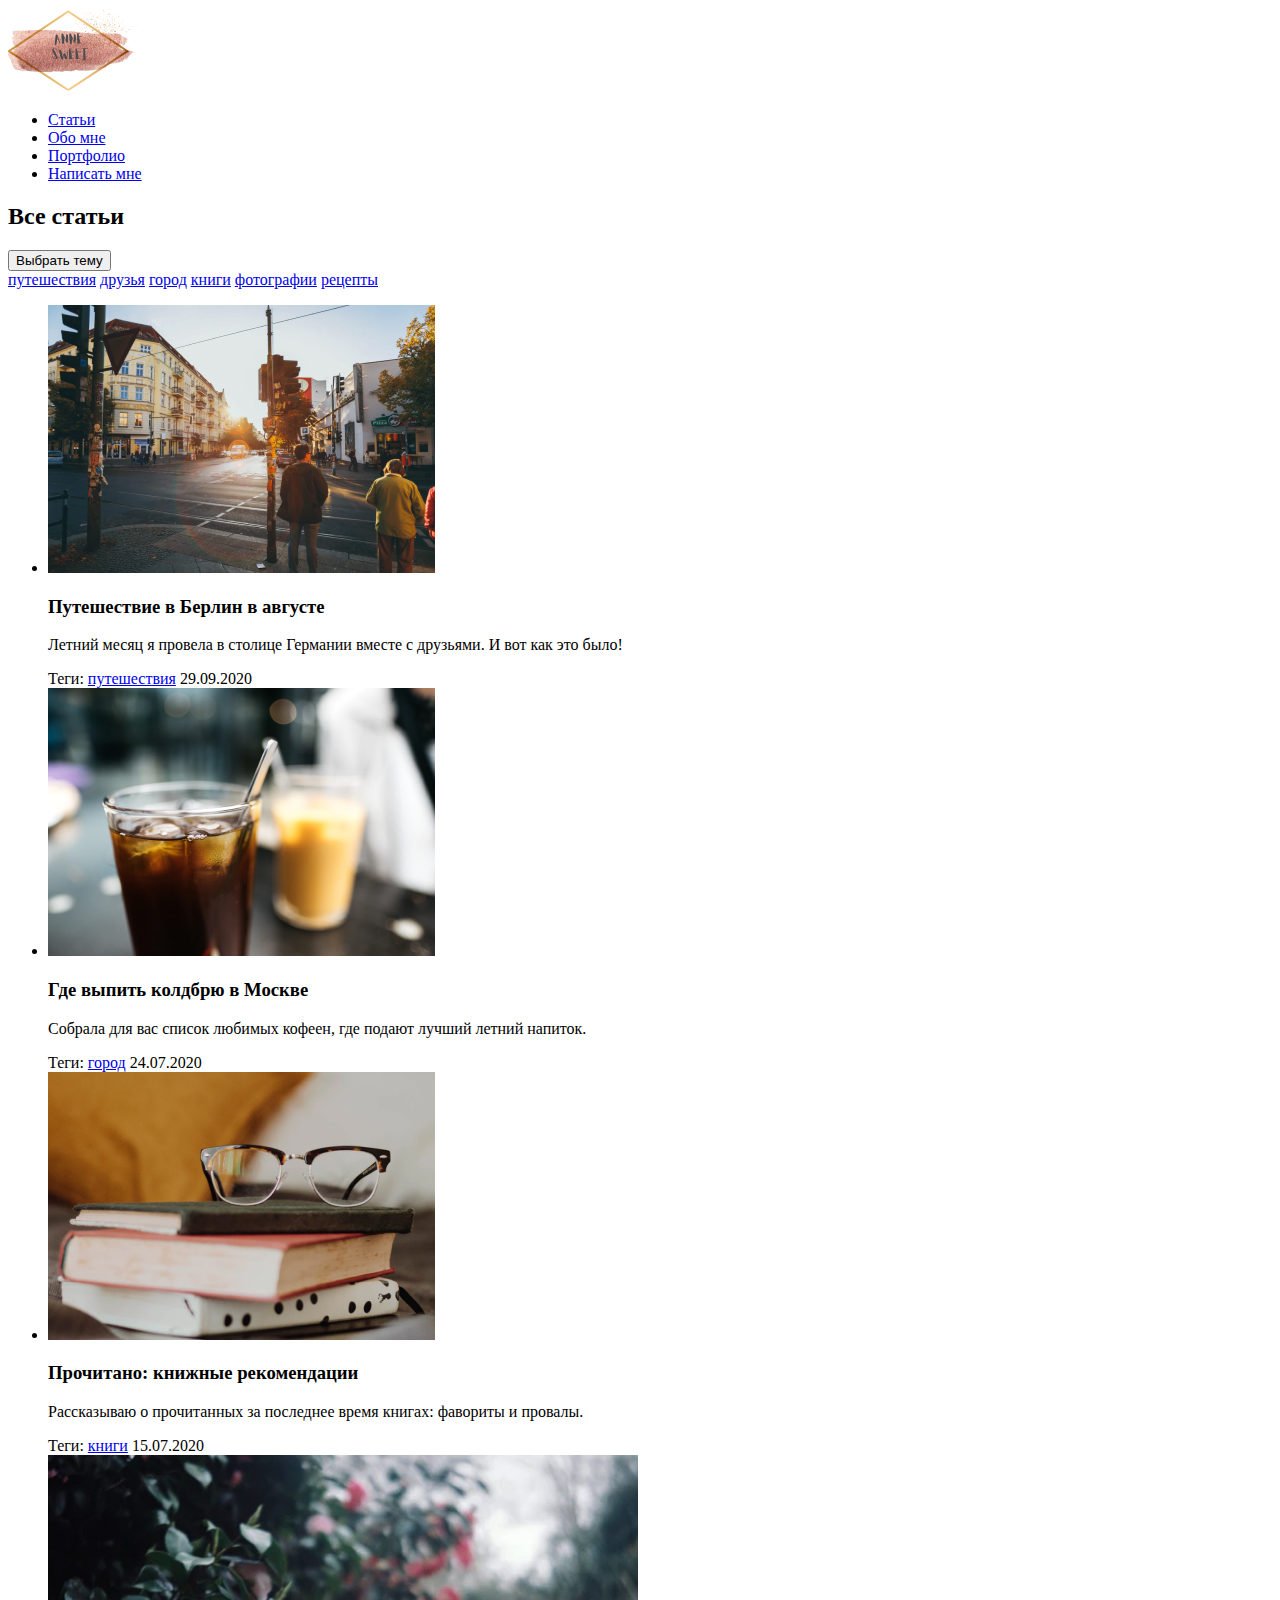
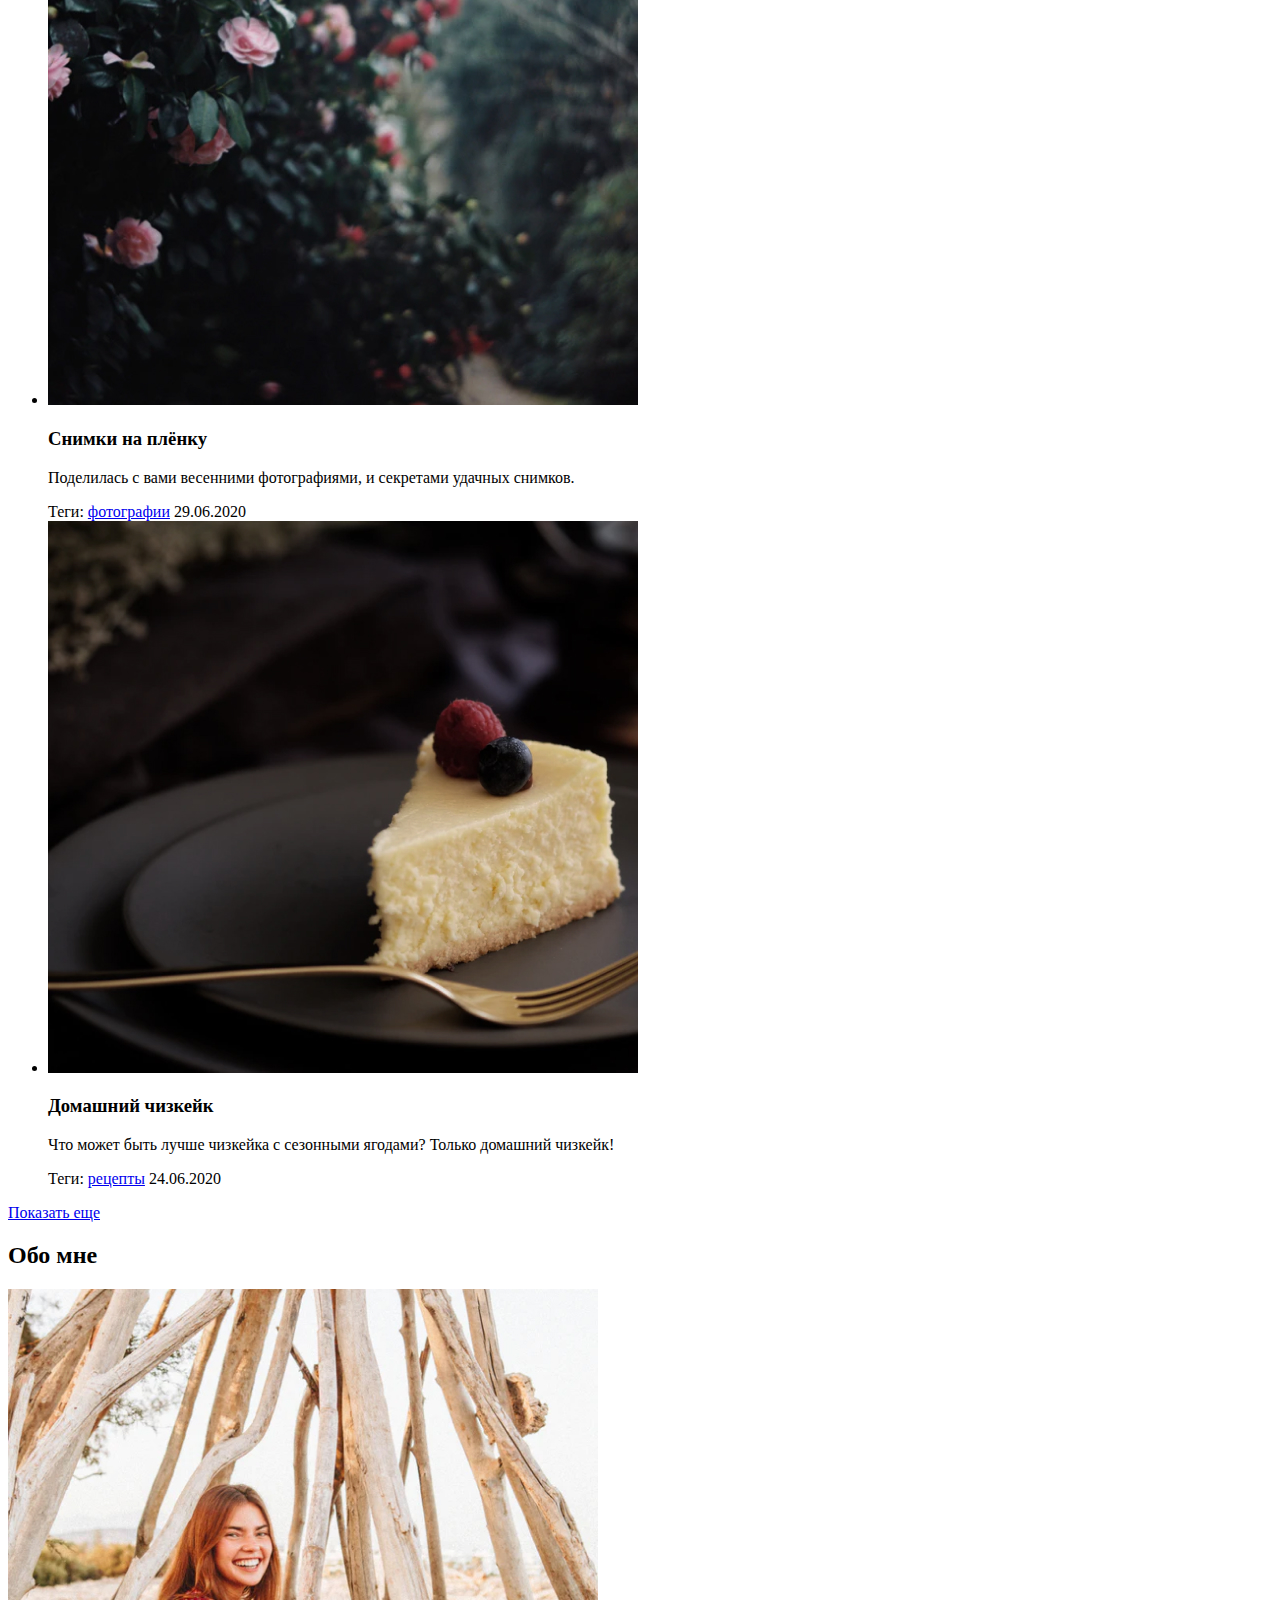
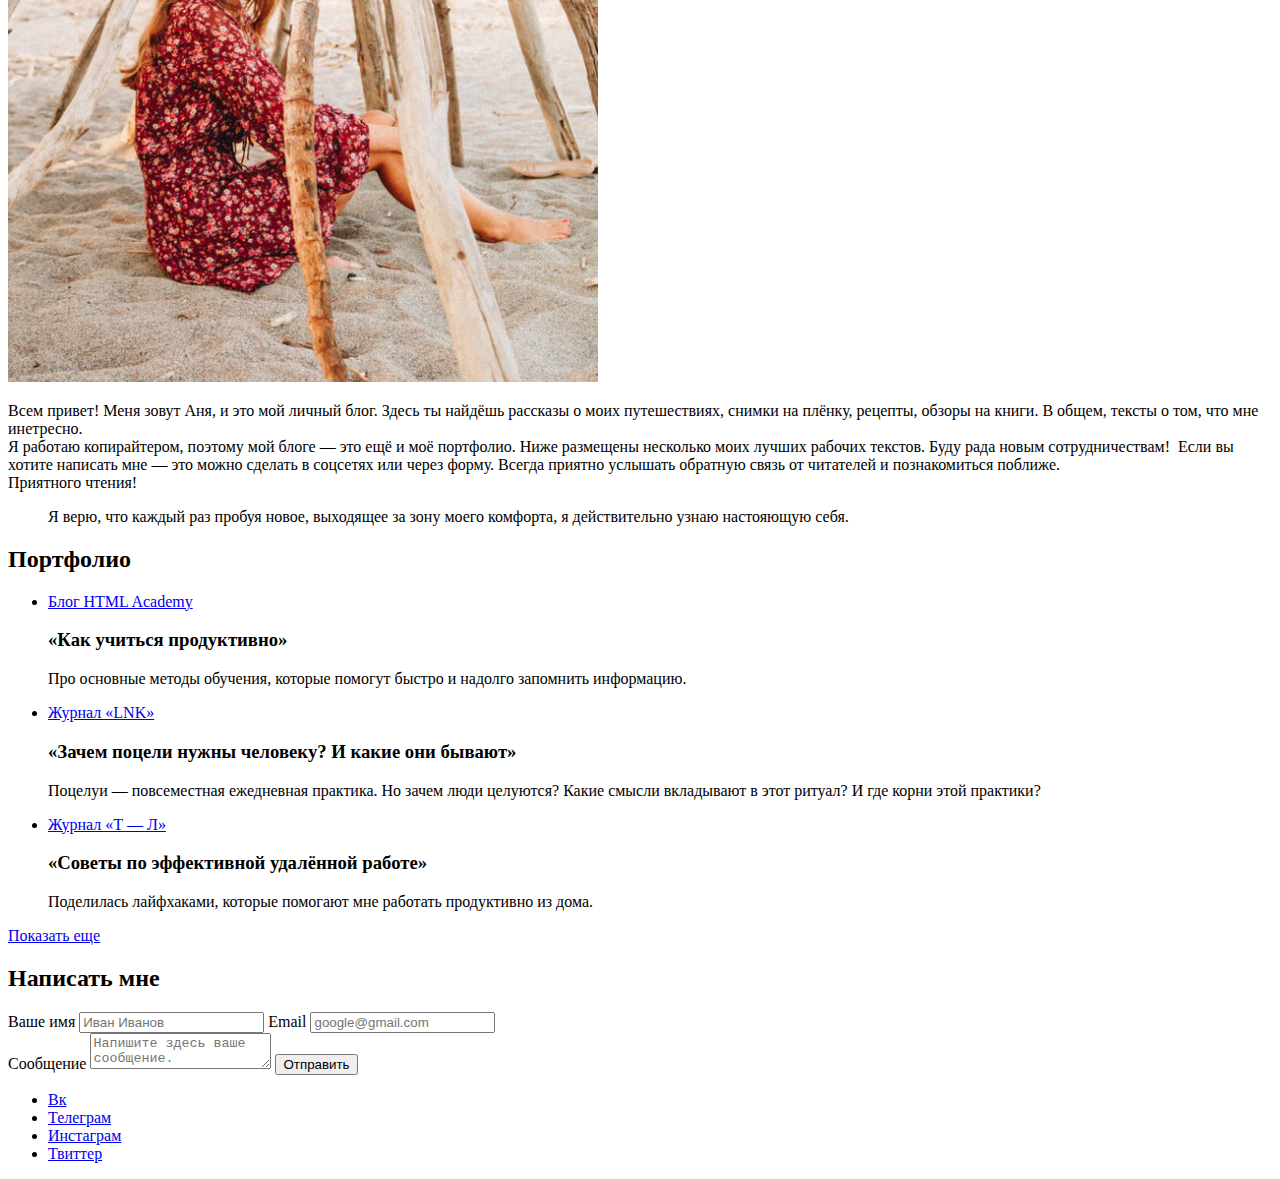
==== index.html @ 85f50328 "Добавил статью как себя мотивировать" ====
<!DOCTYPE html>
<html lang="ru">

<head>
    <meta charset="UTF-8">
    <meta name="viewport" content="width=device-width, initial-scale=1.0">
    <title>ANNE SWEET</title>
</head>

<body>
    <header class="main-header">
        <a href="#">
            <img src="img/logo.svg" class="logo" alt="logo">
        </a>
        <nav class="menu">
            <ul class="menu-list">
                <li class="menu-item">
                    <a href="#all-articles">Статьи</a>
                </li>
                <li class="menu-item">
                    <a href="#about">Обо мне</a>
                </li>
                <li class="menu-item">
                    <a href="#portfolio">Портфолио</a>
                </li>
                <li class="menu-item">
                    <a href="#write-me">Написать мне</a>
                </li>
            </ul>
        </nav>
    </header>
    <main>
        <section id="all-articles" class="all-articles">
            <div class="container">
                <div class="all-articles-headers">
                    <h2>Все статьи</h2>
                    <div class="dropdown">
                        <button class="dropbtn">Выбрать тему
                            <i class="fa fa-caret-down"></i>
                        </button>
                        <div class="dropdown-content">
                            <a href="#travels">путешествия</a>
                            <a href="#frends">друзья</a>
                            <a href="#city">город</a>
                            <a href="#books">книги</a>
                            <a href="#photos">фотографии</a>
                            <a href="#recipes">рецепты</a>
                        </div>
                    </div>
                </div>
                <ul class="article-list">
                    <li class="article-item">
                        <article>
                            <img src="img/article-1.jpg" alt="Путешествие в Берлине в августе">
                            <h3>Путешествие в Берлин в августе</h3>
                            <p>Летний месяц я провела в столице Германии вместе с друзьями. И вот как это было!</p>
                            <div class="article-item-wpapper">
                                <span>Теги: <a href="#travels">путешествия</a></span>
                                <time datetime="2020-09-29">29.09.2020</time>
                            </div>
                        </article>
                    </li>
                    <li class="article-item">
                        <article>
                            <img src="img/article-2.jpg" alt="Где выпить колдбрю в Москве">
                            <h3>Где выпить колдбрю в Москве</h3>
                            <p>Собрала для вас список любимых кофеен,
                                где подают лучший летний напиток.</p>
                            <div class="article-item-wpapper">
                                <span>Теги: <a href="#city">город</a></span>
                                <time datetime="2020-07-24">24.07.2020</time>
                            </div>
                        </article>
                    </li>
                    <li class="article-item">
                        <article>
                            <img src="img/article-3.jpg" alt="Прочитано: книжные рекомендации">
                            <h3>Прочитано: книжные рекомендации</h3>
                            <p>Рассказываю о прочитанных за последнее время книгах: фавориты и провалы.</p>
                            <div class="article-item-wpapper">
                                <span>Теги: <a href="#books">книги</a></span>
                                <time datetime="2020-07-15">15.07.2020</time>
                            </div>
                        </article>
                    </li>
                    <li class="article-item">
                        <article>
                            <img src="img/article-4.jpg" alt="Снимки на плёнку">
                            <h3>Снимки на плёнку</h3>
                            <p>Поделилась с вами весенними фотографиями,
                                и секретами удачных снимков.</p>
                            <div class="article-item-wpapper">
                                <span>Теги: <a href="#photos">фотографии</a></span>
                                <time datetime="2020-06-29">29.06.2020</time>
                            </div>
                        </article>
                    </li>
                    <li class="article-item">
                        <article>
                            <img src="img/article-5.jpg" alt="Домашний чизкейк ">
                            <h3>Домашний чизкейк </h3>
                            <p>Что может быть лучше чизкейка с сезонными
                                ягодами? Только домашний чизкейк!</p>
                            <div class="article-item-wpapper">
                                <span>Теги: <a href="#recipes">рецепты</a></span>
                                <time datetime="2020-06-24">24.06.2020</time>
                            </div>
                        </article>
                    </li>
                </ul>
                <a href="#" class="show-more">Показать еще</a>
            </div>
        </section>
        <section id="about" class="about">
            <div class="container">
                <h2>Обо мне</h2>
                <div class="about-wripper">
                    <div class="about-image">
                        <img src="img/about.jpg" alt="фотография автора">
                    </div>
                    <div class="about-description">
                        <p>Всем привет! Меня зовут Аня, и это мой личный блог.
                            Здесь ты найдёшь рассказы о моих путешествиях, снимки
                            на плёнку, рецепты, обзоры на книги. В общем, тексты о том,
                            что мне инетресно.
                            <br>
                            Я работаю копирайтером, поэтому мой блоге — это ещё и моё
                            портфолио. Ниже размещены несколько моих лучших
                            рабочих текстов. Буду рада новым сотрудничествам!  Если вы хотите написать мне — это можно сделать в соцсетях
                            или через форму. Всегда приятно услышать обратную связь
                            от читателей и познакомиться поближе.
                            <br>
                            Приятного чтения!
                        </p>
                        <blockquote>
                            Я верю, что каждый раз пробуя новое,
                            выходящее за зону моего комфорта,
                            я действительно узнаю настояющую
                            себя.
                        </blockquote>
                    </div>
                </div>
            </div>
        </section>
        <section id="portfolio" class="portfolio">
            <div class="container">
                <h2>Портфолио</h2>
                <ul class="portfolio-list">
                    <li class="portfolio-item">
                        <a href="#">Блог HTML Academy</a>
                        <h3>«Как учиться продуктивно»</h3>
                        <p>Про основные методы обучения,
                            которые помогут быстро и надолго
                            запомнить информацию.</p>
                    </li>
                    <li class="portfolio-item">
                        <a href="#">Журнал «LNK»</a>
                        <h3>«Зачем поцели нужны человеку?
                            И какие они бывают»</h3>
                        <p>Поцелуи — повсеместная ежедневная
                            практика. Но зачем люди целуются?
                            Какие смысли вкладывают в этот ритуал?
                            И где корни этой практики?</p>
                    </li>
                    <li class="portfolio-item">
                        <a href="#">Журнал «Т — Л»</a>
                        <h3>«Советы по эффективной
                            удалённой работе»</h3>
                        <p>Поделилась лайфхаками, которые помогают
                            мне работать продуктивно из дома. </p>
                    </li>
                </ul>
                <a href="#" class="show-more">Показать еще</a>
            </div>
        </section>
        <section id="write-me" class="write-me">
            <h2>Написать мне</h2>
            <form action="action_page.php">
            	<div class="form-wripper">
                <label for="name">Ваше имя</label>
                <input type="text" id="name" name="firstname" placeholder="Иван Иванов">
                <label for="email">Email</label>
                <input type="text" id="email" name="email" placeholder="google@gmail.com">
                </div>
                <label for="message">Сообщение</label>
                <textarea id="message" name="message" placeholder="Напишите здесь ваше сообщение."></textarea>
                <input class="submit" type="submit" value="Отправить">
            </form>
        </section>
    </main>
    <footer class="main-footer">
    	<ul class="social-list">
    		<li class="social-item">
    			<a href="#">Вк</a>
    		</li>
    		<li class="social-item">
    			<a href="#">Телеграм</a>
    		</li>
    		<li class="social-item">
    			<a href="#">Инстаграм</a>
    		</li>
    		<li class="social-item">
    			<a href="#">Твиттер</a>
    		</li>
    	</ul>
    </footer>
     
</body>

</html>
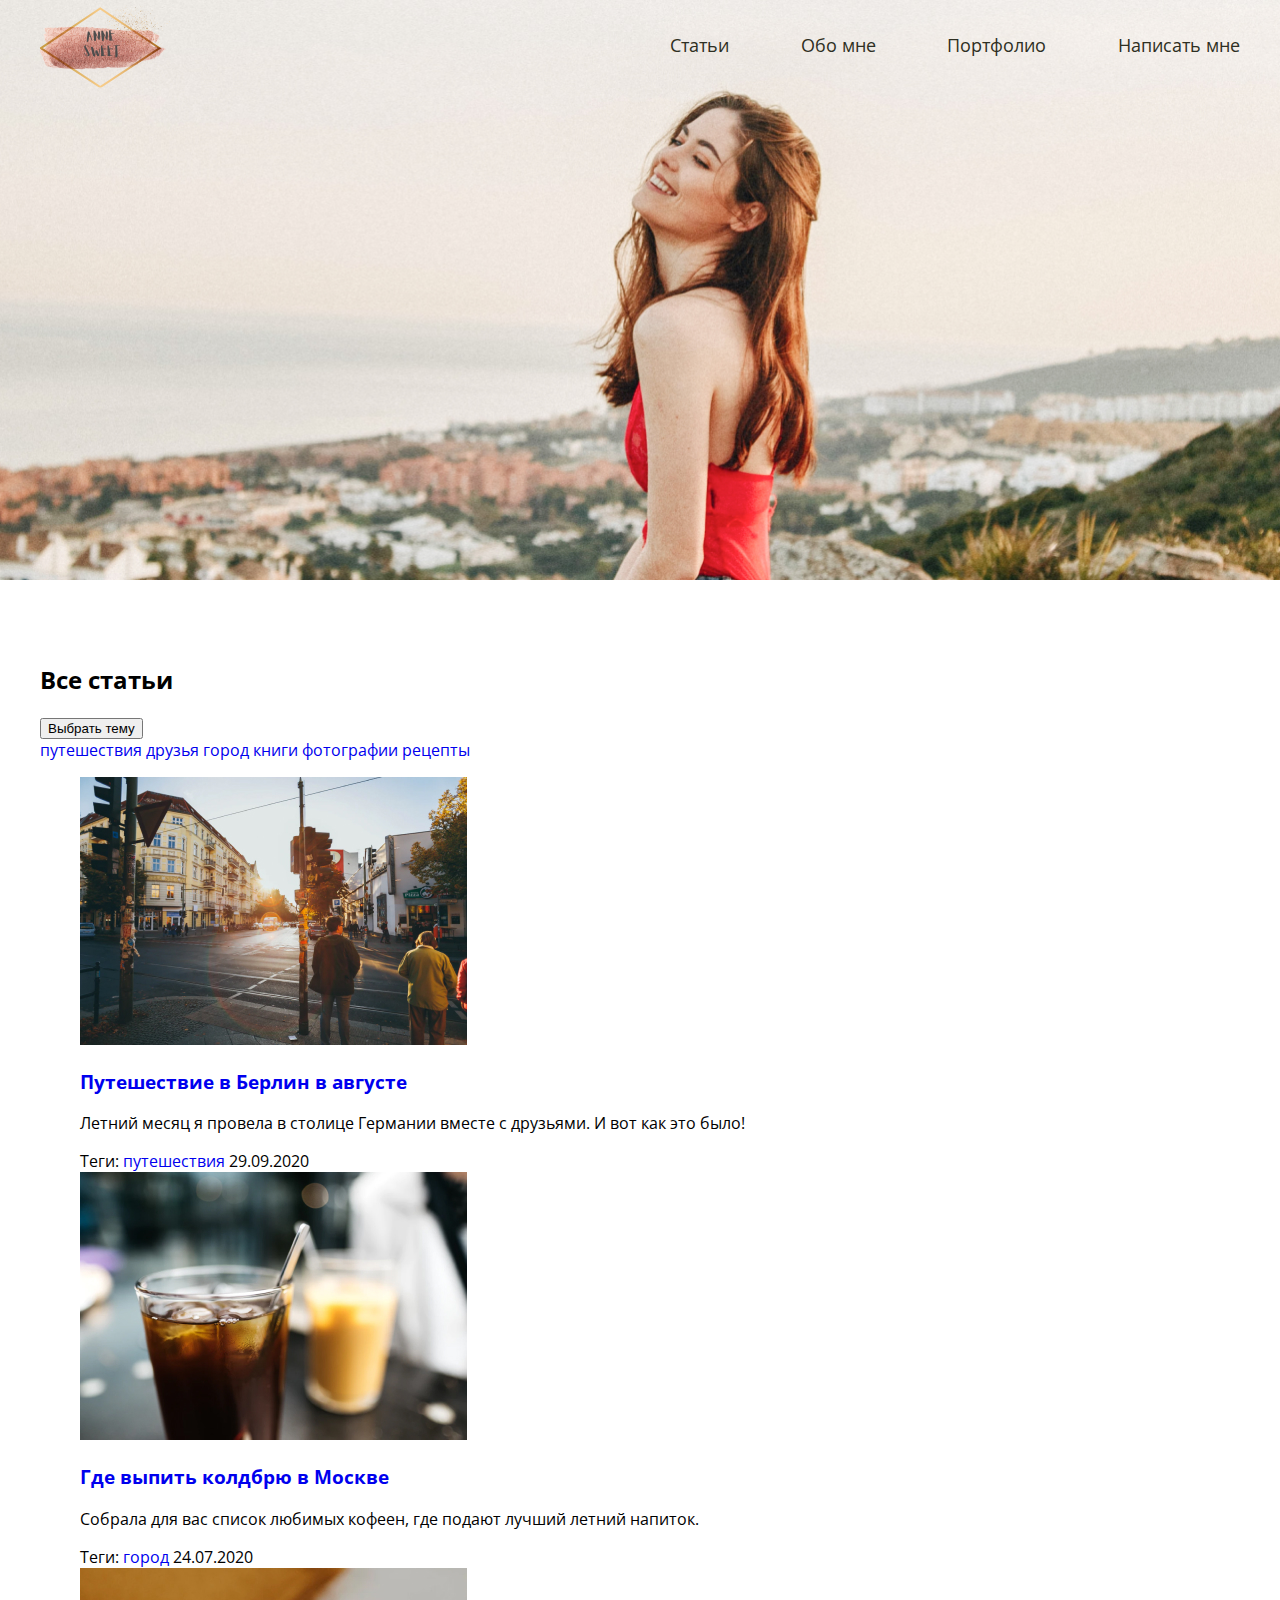
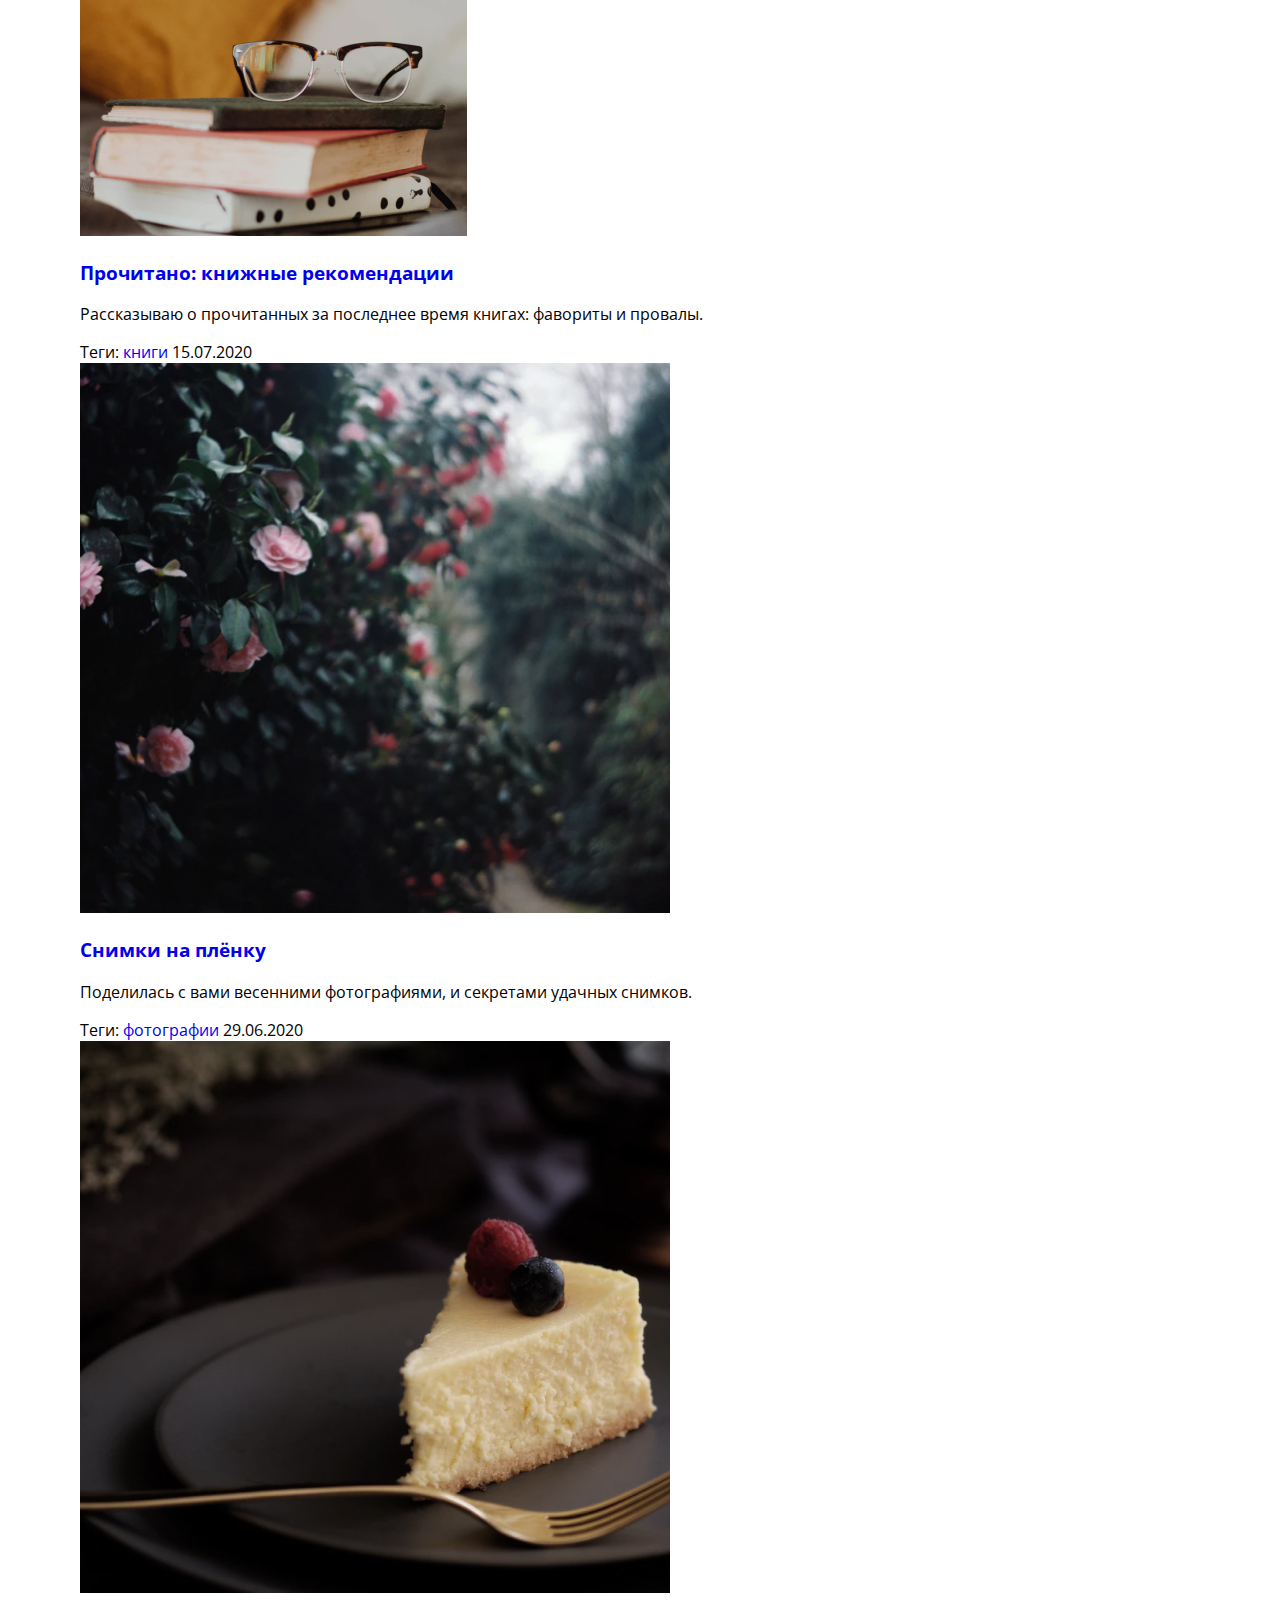
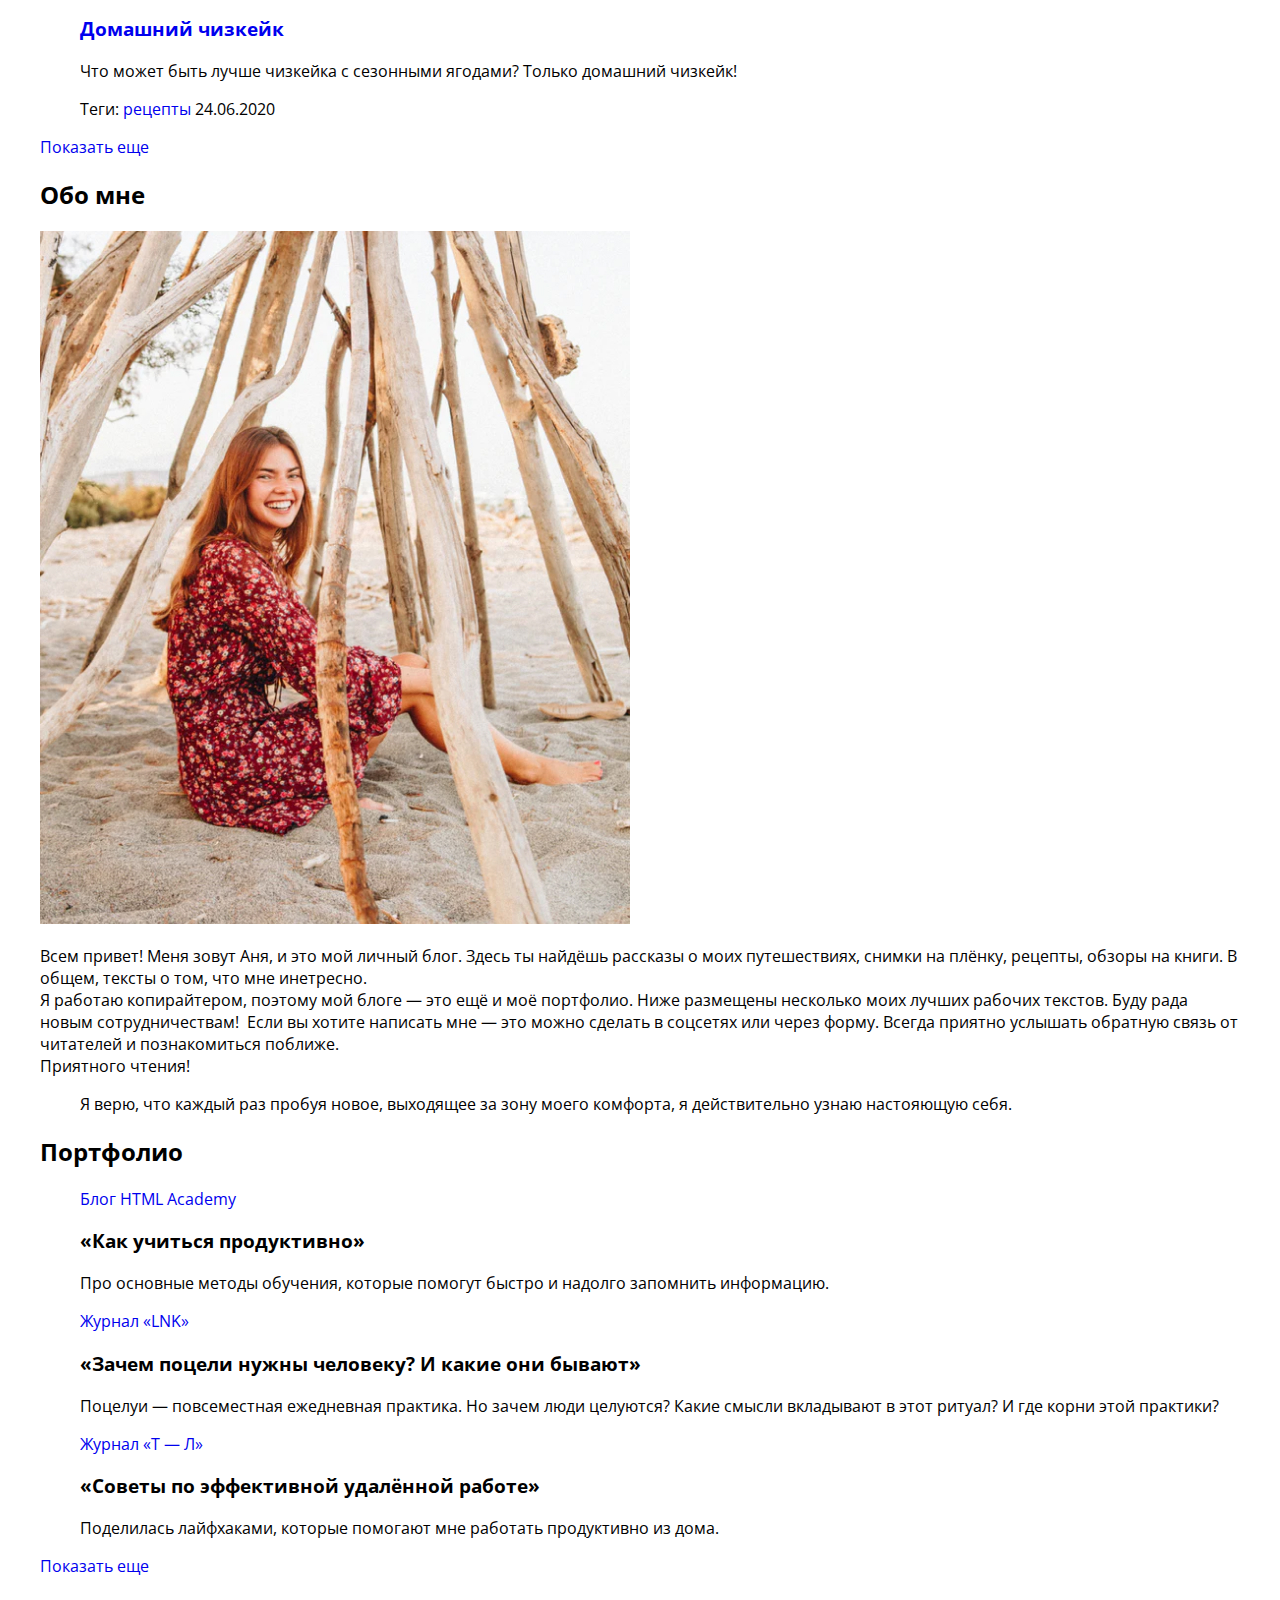
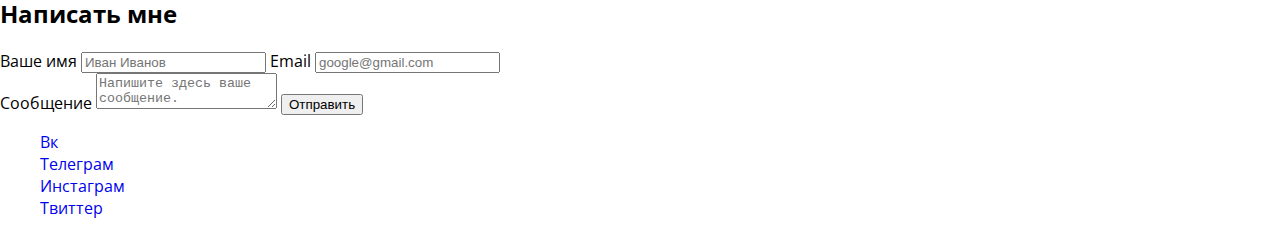
==== commit aafbb3da: "добавил стили в хидер" ====
--- a/index.html
+++ b/index.html
@@ -4,11 +4,15 @@
 <head>
     <meta charset="UTF-8">
     <meta name="viewport" content="width=device-width, initial-scale=1.0">
+    <link href="https://fonts.googleapis.com/css2?family=Open+Sans:ital@0;1&family=Spectral+SC:wght@200;700&display=swap" rel="stylesheet">
+    <link rel="stylesheet" type="text/css" href="style/style.css">
     <title>ANNE SWEET</title>
 </head>
 
 <body>
     <header class="main-header">
+    	<div class="container">
+    	<div class="main-header-wrapper">
         <a href="#">
             <img src="img/logo.svg" class="logo" alt="logo">
         </a>
@@ -28,6 +32,8 @@
                 </li>
             </ul>
         </nav>
+        </div>	
+        </div>
     </header>
     <main>
         <section id="all-articles" class="all-articles">
@@ -52,7 +58,7 @@
                     <li class="article-item">
                         <article>
                             <img src="img/article-1.jpg" alt="Путешествие в Берлине в августе">
-                            <h3>Путешествие в Берлин в августе</h3>
+                            <h3><a href="articles/articles-1.html">Путешествие в Берлин в августе</a></h3>
                             <p>Летний месяц я провела в столице Германии вместе с друзьями. И вот как это было!</p>
                             <div class="article-item-wpapper">
                                 <span>Теги: <a href="#travels">путешествия</a></span>
@@ -63,7 +69,7 @@
                     <li class="article-item">
                         <article>
                             <img src="img/article-2.jpg" alt="Где выпить колдбрю в Москве">
-                            <h3>Где выпить колдбрю в Москве</h3>
+                            <h3><a href="articles/articles-1.html">Где выпить колдбрю в Москве</a></h3>
                             <p>Собрала для вас список любимых кофеен,
                                 где подают лучший летний напиток.</p>
                             <div class="article-item-wpapper">
@@ -75,7 +81,7 @@
                     <li class="article-item">
                         <article>
                             <img src="img/article-3.jpg" alt="Прочитано: книжные рекомендации">
-                            <h3>Прочитано: книжные рекомендации</h3>
+                            <h3><a href="articles/articles-1.html">Прочитано: книжные рекомендации</a></h3>
                             <p>Рассказываю о прочитанных за последнее время книгах: фавориты и провалы.</p>
                             <div class="article-item-wpapper">
                                 <span>Теги: <a href="#books">книги</a></span>
@@ -86,7 +92,7 @@
                     <li class="article-item">
                         <article>
                             <img src="img/article-4.jpg" alt="Снимки на плёнку">
-                            <h3>Снимки на плёнку</h3>
+                            <h3><a href="articles/articles-1.html">Снимки на плёнку</a></h3>
                             <p>Поделилась с вами весенними фотографиями,
                                 и секретами удачных снимков.</p>
                             <div class="article-item-wpapper">
@@ -98,7 +104,7 @@
                     <li class="article-item">
                         <article>
                             <img src="img/article-5.jpg" alt="Домашний чизкейк ">
-                            <h3>Домашний чизкейк </h3>
+                            <h3><a href="articles/articles-1.html">Домашний чизкейк</a></h3>
                             <p>Что может быть лучше чизкейка с сезонными
                                 ягодами? Только домашний чизкейк!</p>
                             <div class="article-item-wpapper">
@@ -206,6 +212,7 @@
     		</li>
     	</ul>
     </footer>
+    <script>document.write('<script src="http://' + (location.host || 'localhost').split(':')[0] + ':35729/livereload.js?snipver=1"></' + 'script>')</script>
      
 </body>
 
--- a/style/style.css
+++ b/style/style.css
@@ -0,0 +1,65 @@
+html {
+    box-sizing: border-box;
+}
+
+*,
+*:before,
+*:after {
+    box-sizing: inherit;
+}
+
+body {
+    font-family: 'Open Sans', sans-serif;
+    /*font-family: 'Spectral SC', serif;*/
+    margin: 0;
+    padding: 0;
+}
+
+li {
+    list-style: none;
+}
+
+a {
+    text-decoration: none;
+}
+
+.container {
+    width: 100%;
+    max-width: 1200px;
+    margin: 0 auto;
+}
+
+/*HEADER*/
+
+.main-header {
+    min-height: 580px;
+    background-image: url("../img/header-bg.jpg");
+    background-size: cover;
+    background-position: center;
+    background-repeat: no-repeat;
+    margin-bottom: 83px;
+}
+
+.main-header-wrapper {
+    display: flex;
+    justify-content: space-between;
+}
+
+.logo {
+    margin-top: 5px;
+}
+
+.menu-list {
+    display: flex;
+    justify-content: space-between;
+    width: 610px;
+    margin-top: 33px;
+}
+
+.menu-item a {
+    font-style: normal;
+    font-weight: normal;
+    font-size: 18px;
+    line-height: 25px;
+    color: #2E2F22;
+}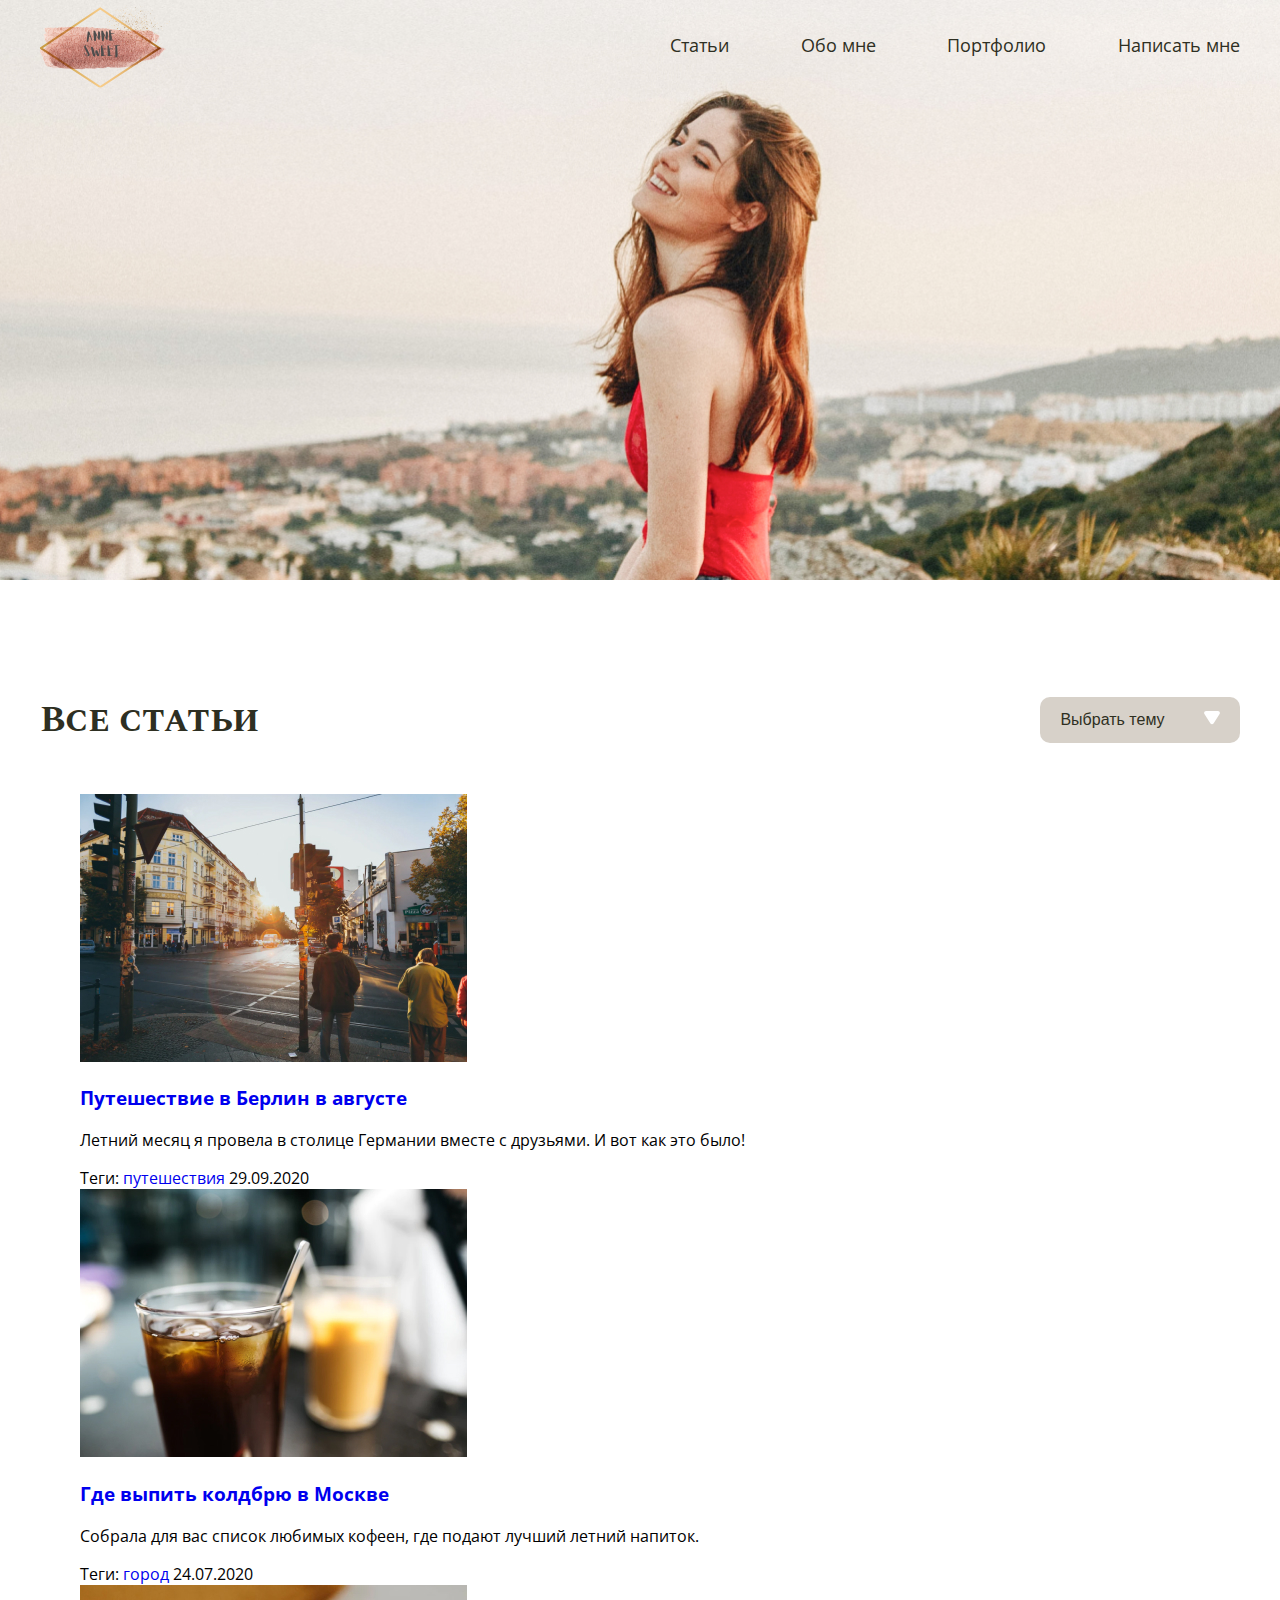
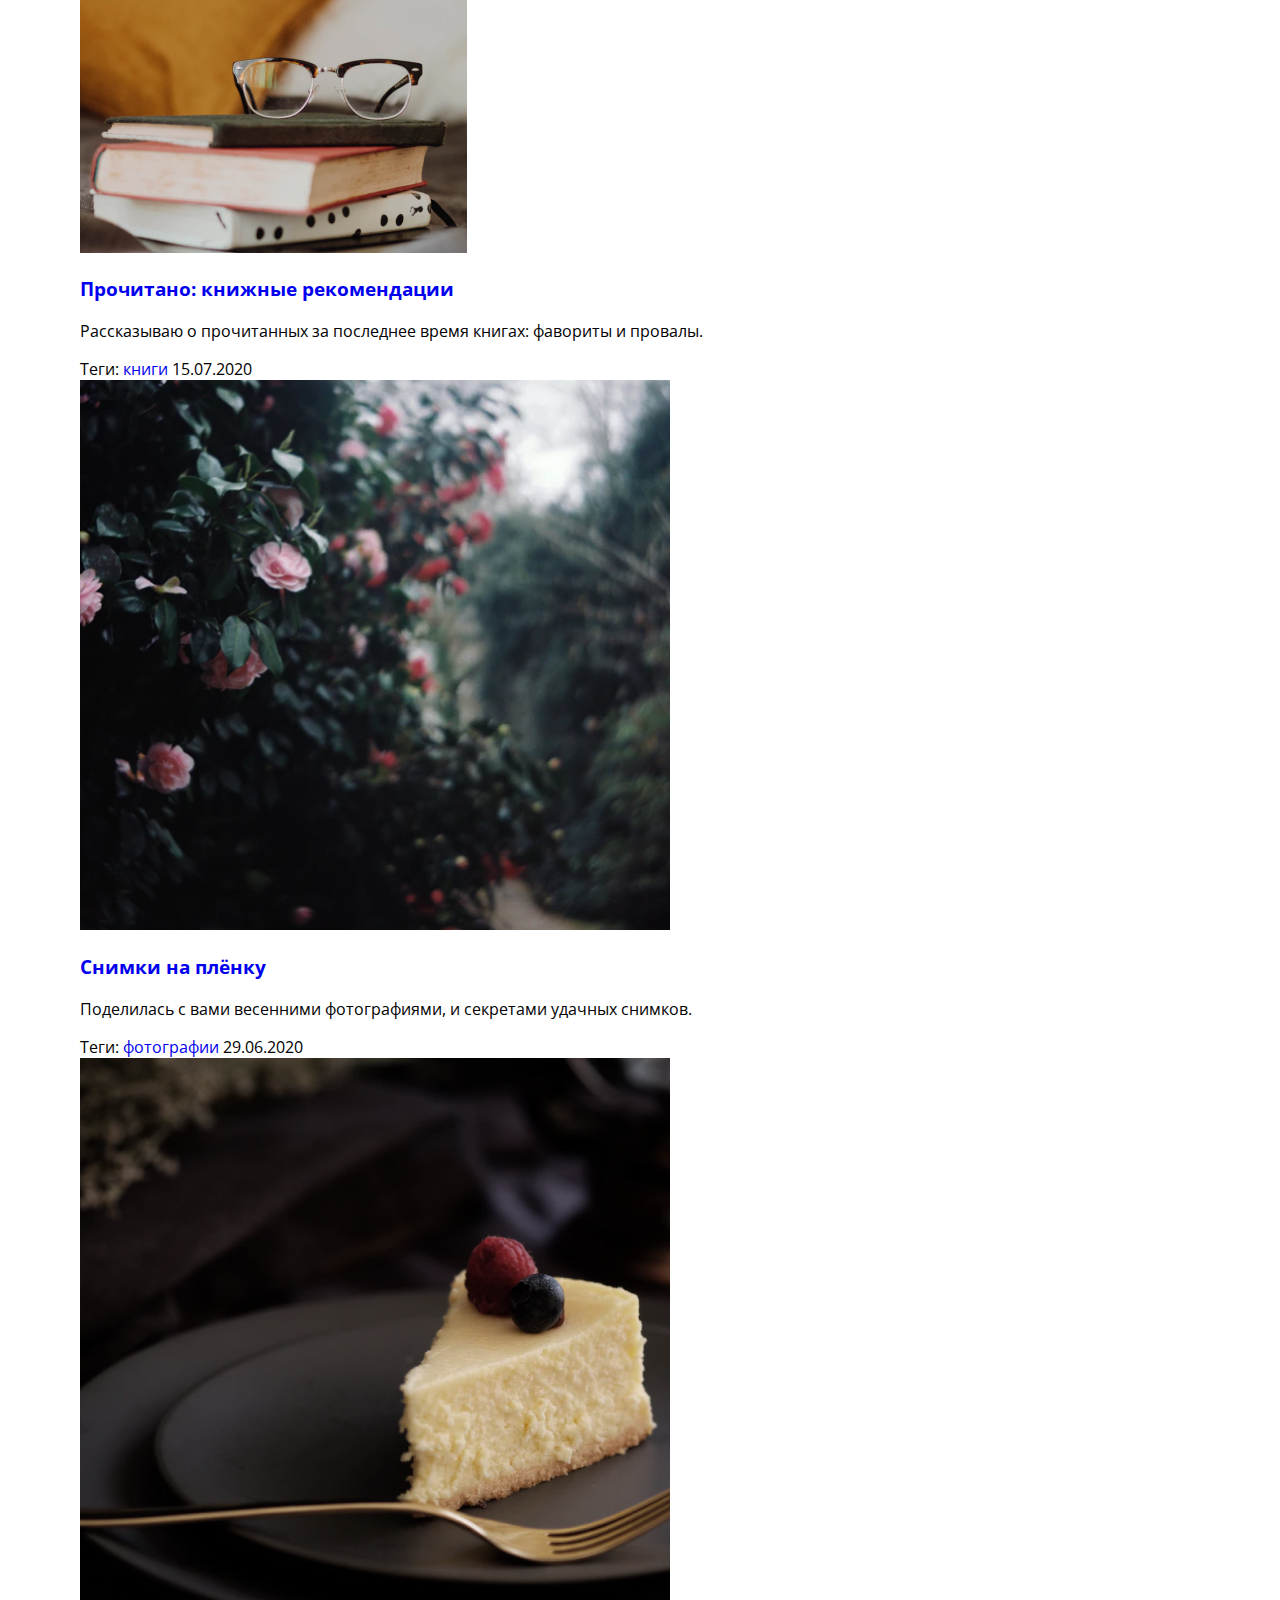
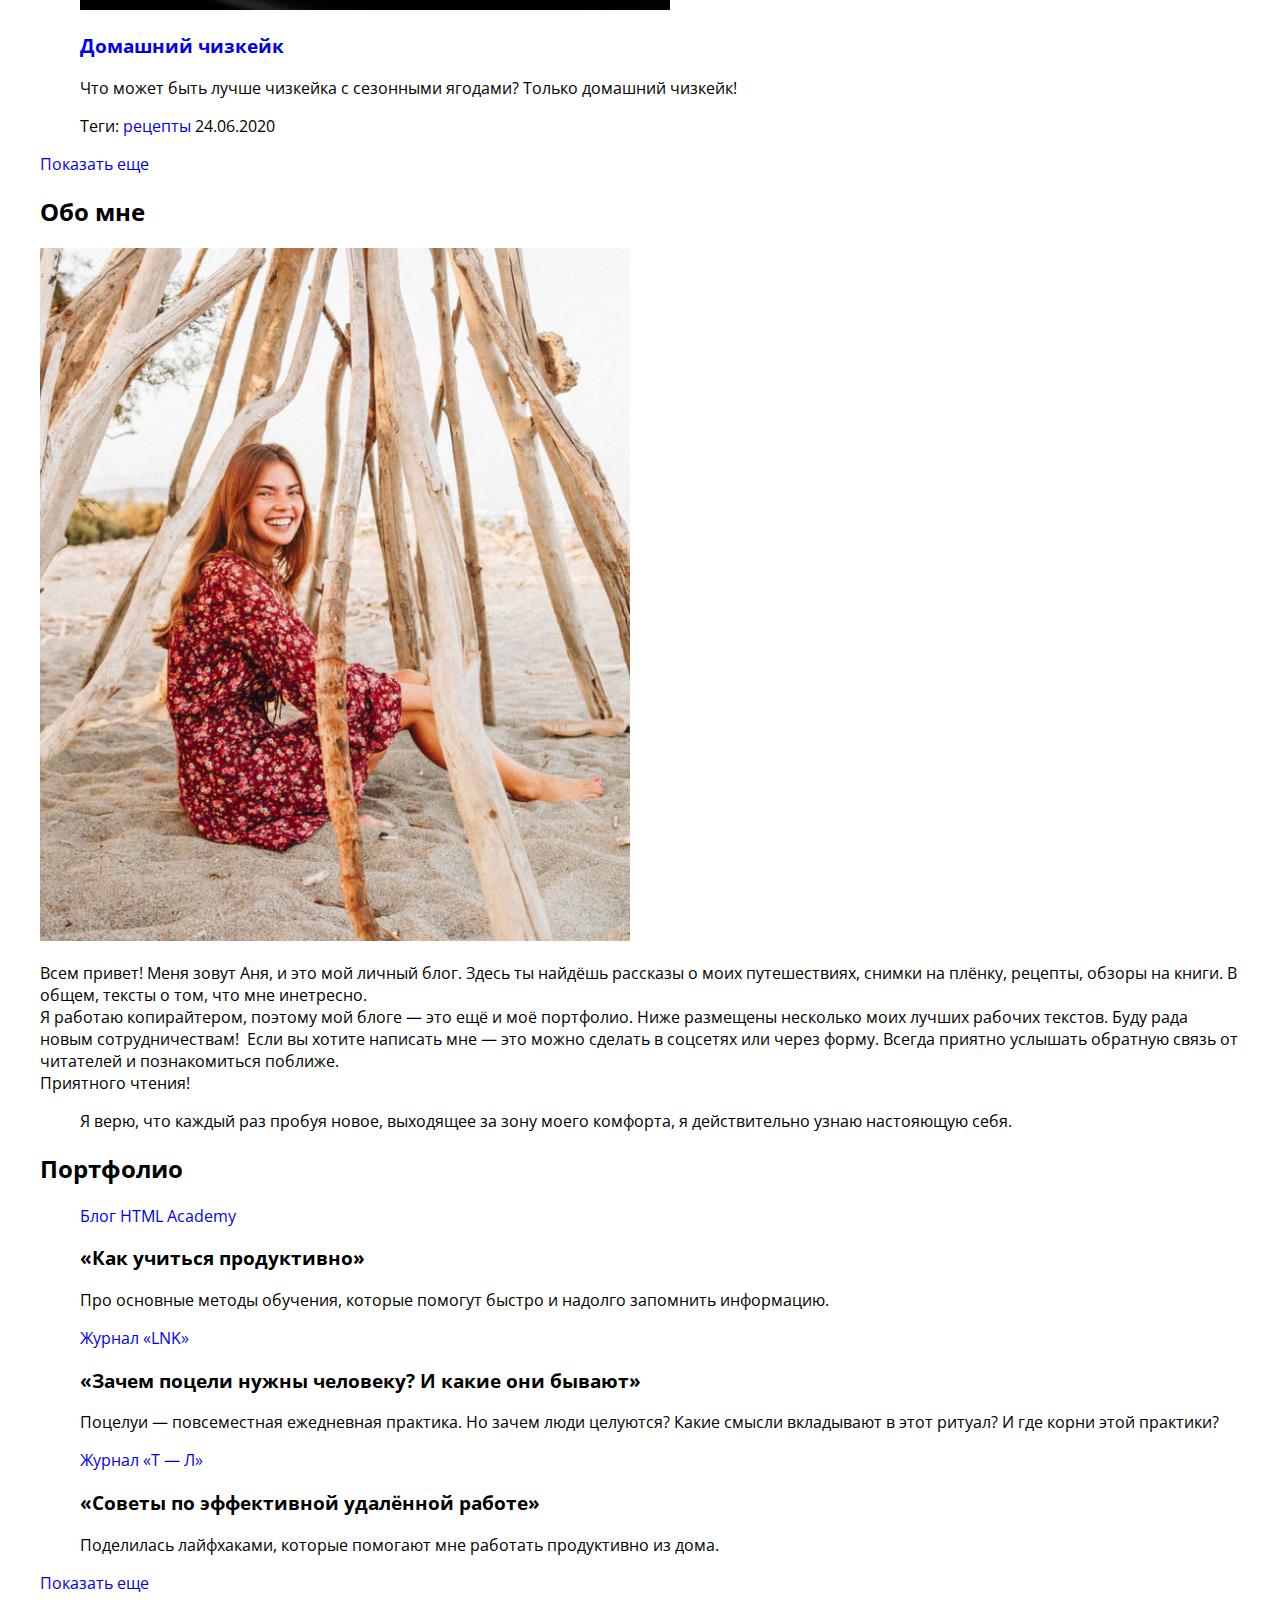
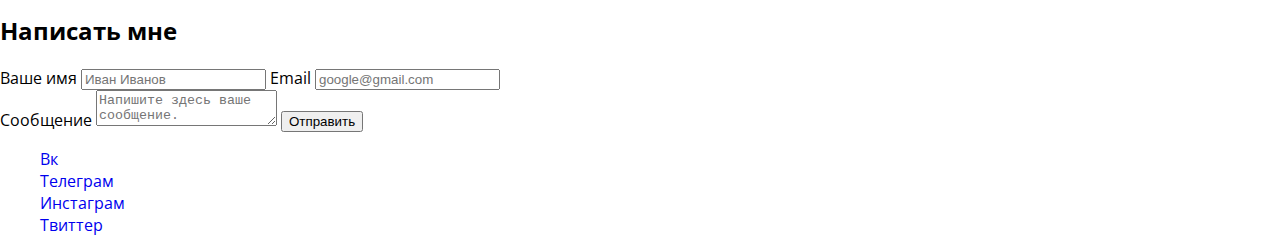
==== commit 072ca4d8: "добавил расрывающийся список тем" ====
--- a/index.html
+++ b/index.html
@@ -11,28 +11,28 @@
 
 <body>
     <header class="main-header">
-    	<div class="container">
-    	<div class="main-header-wrapper">
-        <a href="#">
-            <img src="img/logo.svg" class="logo" alt="logo">
-        </a>
-        <nav class="menu">
-            <ul class="menu-list">
-                <li class="menu-item">
-                    <a href="#all-articles">Статьи</a>
-                </li>
-                <li class="menu-item">
-                    <a href="#about">Обо мне</a>
-                </li>
-                <li class="menu-item">
-                    <a href="#portfolio">Портфолио</a>
-                </li>
-                <li class="menu-item">
-                    <a href="#write-me">Написать мне</a>
-                </li>
-            </ul>
-        </nav>
-        </div>	
+        <div class="container">
+            <div class="main-header-wrapper">
+                <a href="#">
+                    <img src="img/logo.svg" class="logo" alt="logo">
+                </a>
+                <nav class="menu">
+                    <ul class="menu-list">
+                        <li class="menu-item">
+                            <a href="#all-articles">Статьи</a>
+                        </li>
+                        <li class="menu-item">
+                            <a href="#about">Обо мне</a>
+                        </li>
+                        <li class="menu-item">
+                            <a href="#portfolio">Портфолио</a>
+                        </li>
+                        <li class="menu-item">
+                            <a href="#write-me">Написать мне</a>
+                        </li>
+                    </ul>
+                </nav>
+            </div>
         </div>
     </header>
     <main>
@@ -42,15 +42,30 @@
                     <h2>Все статьи</h2>
                     <div class="dropdown">
                         <button class="dropbtn">Выбрать тему
-                            <i class="fa fa-caret-down"></i>
+                            <!-- <i class="fa fa-caret-down"></i> -->
+                            <img src="img/polygon.svg">
                         </button>
                         <div class="dropdown-content">
-                            <a href="#travels">путешествия</a>
-                            <a href="#frends">друзья</a>
-                            <a href="#city">город</a>
-                            <a href="#books">книги</a>
-                            <a href="#photos">фотографии</a>
-                            <a href="#recipes">рецепты</a>
+                            <ul class="dropdown-content-list">
+                                <li class="dropdown-content-item">
+                                    <a href="#travels">путешествия</a>
+                                </li>
+                                <li class="dropdown-content-item">
+                                    <a href="#frends">друзья</a>
+                                </li>
+                                <li class="dropdown-content-item">
+                                    <a href="#city">город</a>
+                                </li>
+                                <li class="dropdown-content-item">
+                                    <a href="#books">книги</a>
+                                </li>
+                                <li class="dropdown-content-item">
+                                    <a href="#photos">фотографии</a>
+                                </li>
+                                <li class="dropdown-content-item">
+                                    <a href="#recipes">рецепты</a>
+                                </li>
+                            </ul>
                         </div>
                     </div>
                 </div>
@@ -184,11 +199,11 @@
         <section id="write-me" class="write-me">
             <h2>Написать мне</h2>
             <form action="action_page.php">
-            	<div class="form-wripper">
-                <label for="name">Ваше имя</label>
-                <input type="text" id="name" name="firstname" placeholder="Иван Иванов">
-                <label for="email">Email</label>
-                <input type="text" id="email" name="email" placeholder="google@gmail.com">
+                <div class="form-wripper">
+                    <label for="name">Ваше имя</label>
+                    <input type="text" id="name" name="firstname" placeholder="Иван Иванов">
+                    <label for="email">Email</label>
+                    <input type="text" id="email" name="email" placeholder="google@gmail.com">
                 </div>
                 <label for="message">Сообщение</label>
                 <textarea id="message" name="message" placeholder="Напишите здесь ваше сообщение."></textarea>
@@ -197,23 +212,24 @@
         </section>
     </main>
     <footer class="main-footer">
-    	<ul class="social-list">
-    		<li class="social-item">
-    			<a href="#">Вк</a>
-    		</li>
-    		<li class="social-item">
-    			<a href="#">Телеграм</a>
-    		</li>
-    		<li class="social-item">
-    			<a href="#">Инстаграм</a>
-    		</li>
-    		<li class="social-item">
-    			<a href="#">Твиттер</a>
-    		</li>
-    	</ul>
+        <ul class="social-list">
+            <li class="social-item">
+                <a href="#">Вк</a>
+            </li>
+            <li class="social-item">
+                <a href="#">Телеграм</a>
+            </li>
+            <li class="social-item">
+                <a href="#">Инстаграм</a>
+            </li>
+            <li class="social-item">
+                <a href="#">Твиттер</a>
+            </li>
+        </ul>
     </footer>
-    <script>document.write('<script src="http://' + (location.host || 'localhost').split(':')[0] + ':35729/livereload.js?snipver=1"></' + 'script>')</script>
-     
+    <script>
+    document.write('<script src="http://' + (location.host || 'localhost').split(':')[0] + ':35729/livereload.js?snipver=1"></' + 'script>')
+    </script>
 </body>
 
 </html>--- a/style/style.css
+++ b/style/style.css
@@ -10,7 +10,6 @@
 
 body {
     font-family: 'Open Sans', sans-serif;
-    /*font-family: 'Spectral SC', serif;*/
     margin: 0;
     padding: 0;
 }
@@ -62,4 +61,62 @@
     font-size: 18px;
     line-height: 25px;
     color: #2E2F22;
+}
+
+/*ALL ARTICLE*/
+
+.all-articles-headers {
+    display: flex;
+    justify-content: space-between;
+    align-items: center;
+}
+
+.all-articles-headers h2 {
+    font-family: Spectral SC;
+    font-style: normal;
+    font-weight: bold;
+    font-size: 36px;
+    line-height: 55px;
+    color: #2E2F22;
+}
+
+.dropbtn {
+    border: none;ne;
+    padding: 12px 20px;
+    background: #D7D1C9;
+    border-radius: 10px;
+    font-style: normal;
+    font-weight: normal;
+    font-size: 16px;
+    line-height: 22px;
+    color: #2E2F22;
+    cursor: pointer;
+
+}
+
+.dropbtn img {
+    margin-left: 35px;
+}
+
+.dropdown-content {
+    display: none;
+    position: absolute;
+}
+
+.dropdown:hover .dropdown-content {
+  display: block;
+}
+
+.dropdown-content-item a {
+	display: inline-block;
+	min-width: 150px;
+	color: #2E2F22;
+	padding: 12px 20px;
+	/*line-height: 22px;*/
+}
+
+.dropdown-content-item a:hover {
+
+    background: #D7D1C9;
+    border-radius: 10px;
 }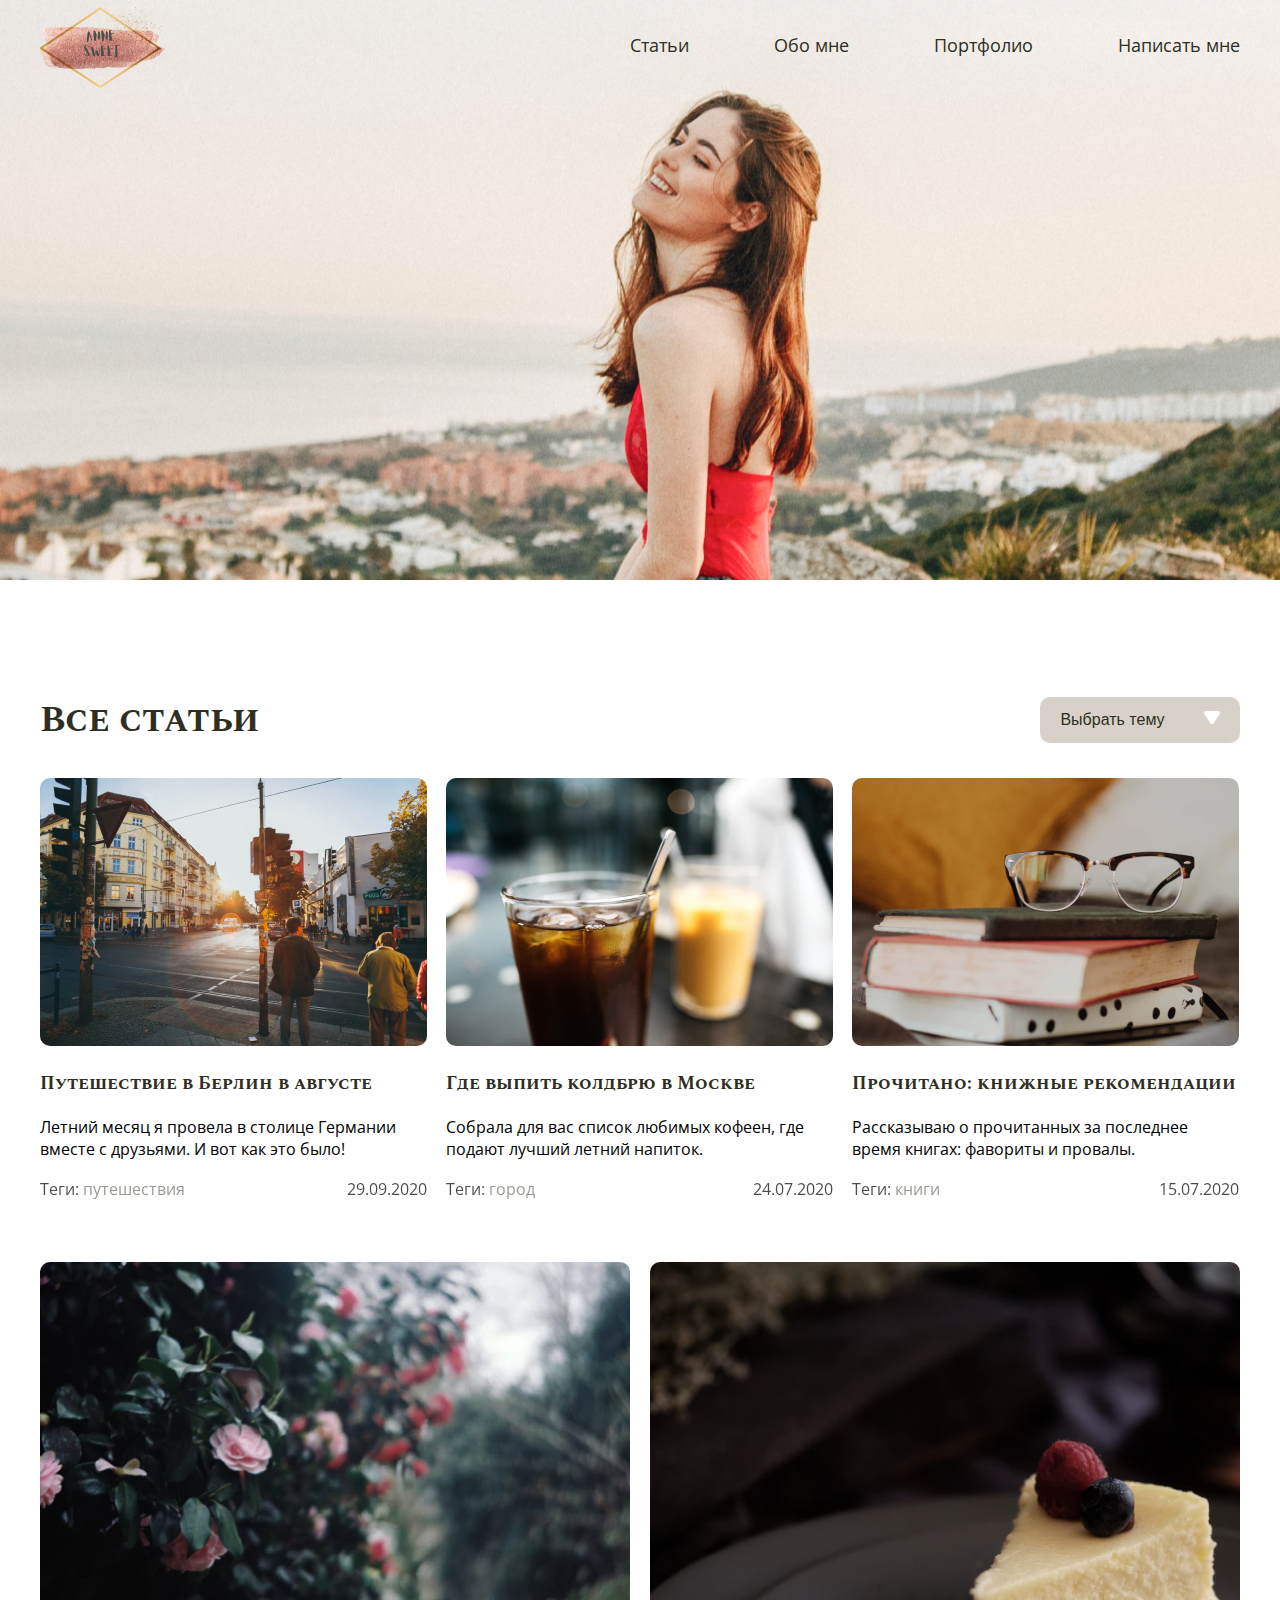
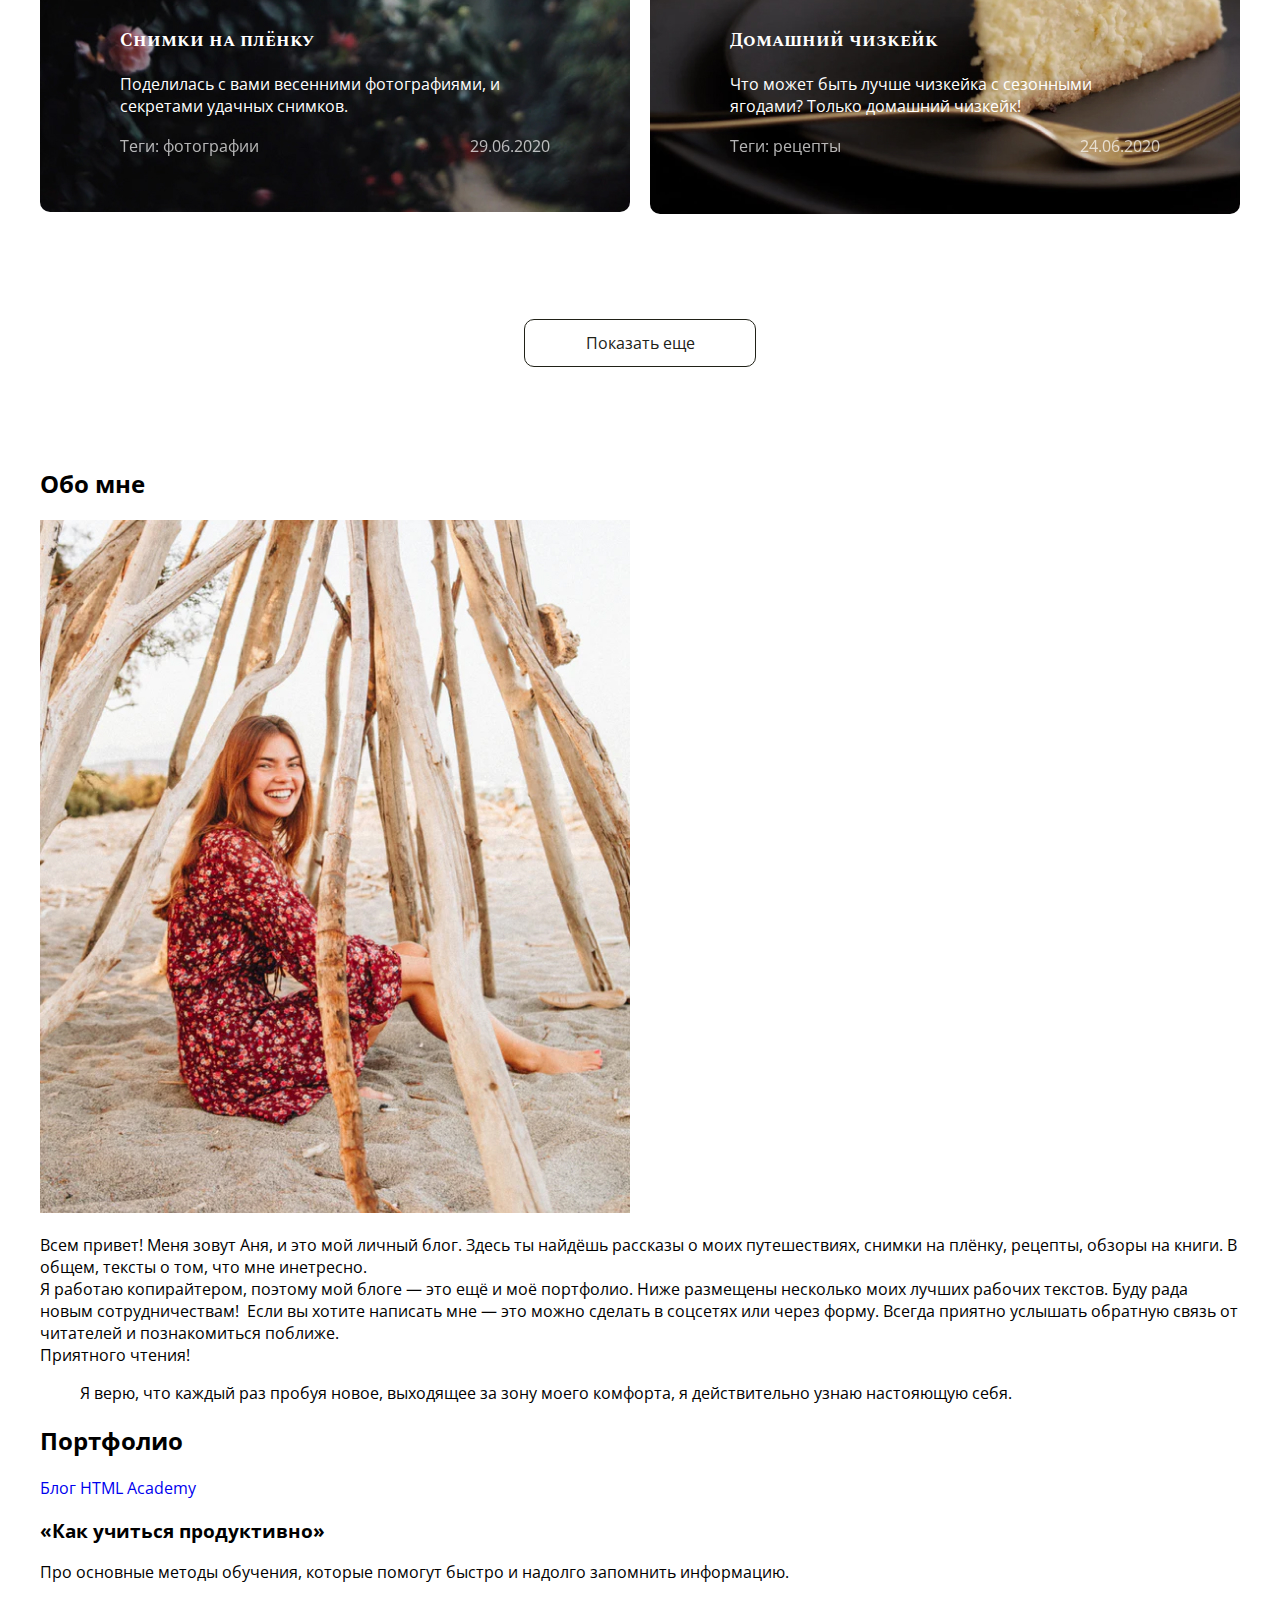
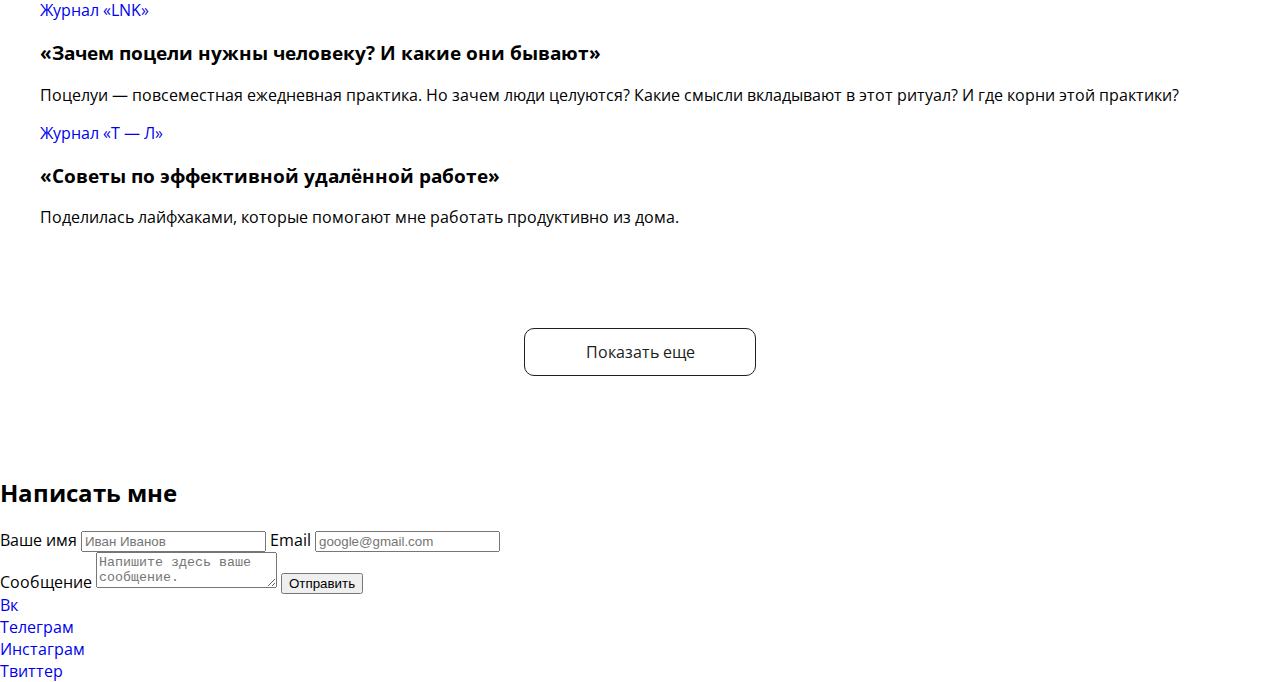
==== commit 2d46cda8: "добавил стилей в секцию статьи" ====
--- a/index.html
+++ b/index.html
@@ -107,6 +107,7 @@
                     <li class="article-item">
                         <article>
                             <img src="img/article-4.jpg" alt="Снимки на плёнку">
+                            <div class="article-item-content">
                             <h3><a href="articles/articles-1.html">Снимки на плёнку</a></h3>
                             <p>Поделилась с вами весенними фотографиями,
                                 и секретами удачных снимков.</p>
@@ -114,17 +115,20 @@
                                 <span>Теги: <a href="#photos">фотографии</a></span>
                                 <time datetime="2020-06-29">29.06.2020</time>
                             </div>
+                            </div>
                         </article>
                     </li>
                     <li class="article-item">
                         <article>
                             <img src="img/article-5.jpg" alt="Домашний чизкейк ">
+                            <div class="article-item-content">
                             <h3><a href="articles/articles-1.html">Домашний чизкейк</a></h3>
                             <p>Что может быть лучше чизкейка с сезонными
                                 ягодами? Только домашний чизкейк!</p>
                             <div class="article-item-wpapper">
                                 <span>Теги: <a href="#recipes">рецепты</a></span>
                                 <time datetime="2020-06-24">24.06.2020</time>
+                            </div>
                             </div>
                         </article>
                     </li>
--- a/style/style.css
+++ b/style/style.css
@@ -14,6 +14,11 @@
     padding: 0;
 }
 
+ul {
+    margin: 0;
+    padding: 0;
+}
+
 li {
     list-style: none;
 }
@@ -33,7 +38,6 @@
 .main-header {
     min-height: 580px;
     background-image: url("../img/header-bg.jpg");
-    background-size: cover;
     background-position: center;
     background-repeat: no-repeat;
     margin-bottom: 83px;
@@ -81,7 +85,8 @@
 }
 
 .dropbtn {
-    border: none;ne;
+    border: none;
+    ne;
     padding: 12px 20px;
     background: #D7D1C9;
     border-radius: 10px;
@@ -104,19 +109,111 @@
 }
 
 .dropdown:hover .dropdown-content {
-  display: block;
+    /*display: block;*/
 }
 
 .dropdown-content-item a {
-	display: inline-block;
-	min-width: 150px;
-	color: #2E2F22;
-	padding: 12px 20px;
-	/*line-height: 22px;*/
+    display: inline-block;
+    min-width: 150px;
+    color: #2E2F22;
+    padding: 12px 20px;
 }
 
 .dropdown-content-item a:hover {
 
     background: #D7D1C9;
     border-radius: 10px;
+}
+
+.article-list {
+    display: flex;
+    flex-wrap: wrap;
+}
+
+.article-item {
+    width: 100%;
+    max-width: 387px;
+}
+
+#all-articles>div>ul>li:nth-child(2),
+#all-articles>div>ul>li:nth-child(3) {
+    margin-left: 19px;
+}
+
+.article-item img {
+    border-radius: 10px;
+}
+
+.article-item a {
+    font-family: Spectral SC;
+    font-style: normal;
+    font-weight: bold;
+    font-size: 18px;
+    line-height: 27px;
+    color: #2E2F22;
+}
+
+.article-item-wpapper {
+    display: flex;
+    justify-content: space-between;
+    align-items: center;
+}
+
+.article-item-wpapper a {
+    font-family: Open Sans;
+    font-style: normal;
+    font-weight: normal;
+    font-size: 16px;
+    line-height: 26px;
+    color: rgba(46, 47, 34, 0.7);
+}
+
+#all-articles>div>ul>li:nth-child(1) {
+    margin-bottom: 60px;
+}
+
+#all-articles>div>ul>li:nth-child(4) {
+    position: relative;
+    width: 100%;
+    max-width: 590px;
+}
+
+#all-articles>div>ul>li:nth-child(5) {
+    position: relative;
+    width: 100%;
+    max-width: 590px;
+    margin-left: 20px;
+
+}
+
+.article-item-content {
+    position: absolute;
+    left: 80px;
+    bottom: 60px;
+    color: #fff;
+    width: 100%;
+    max-width: 430px;
+}
+
+.article-item-content a {
+    color: #fff;
+}
+
+.article-item-wpapper {
+    opacity: 0.7;
+}
+
+.show-more {
+    display: block;
+    width: 100%;
+    max-width: 232px;
+    margin: 100px auto;
+    padding: 12px 60px;
+    text-align: center;
+    border: 1px solid #202117;
+    box-sizing: border-box;
+    border-radius: 10px;
+    font-size: 16px;
+    line-height: 22px;
+    color: #202117;
 }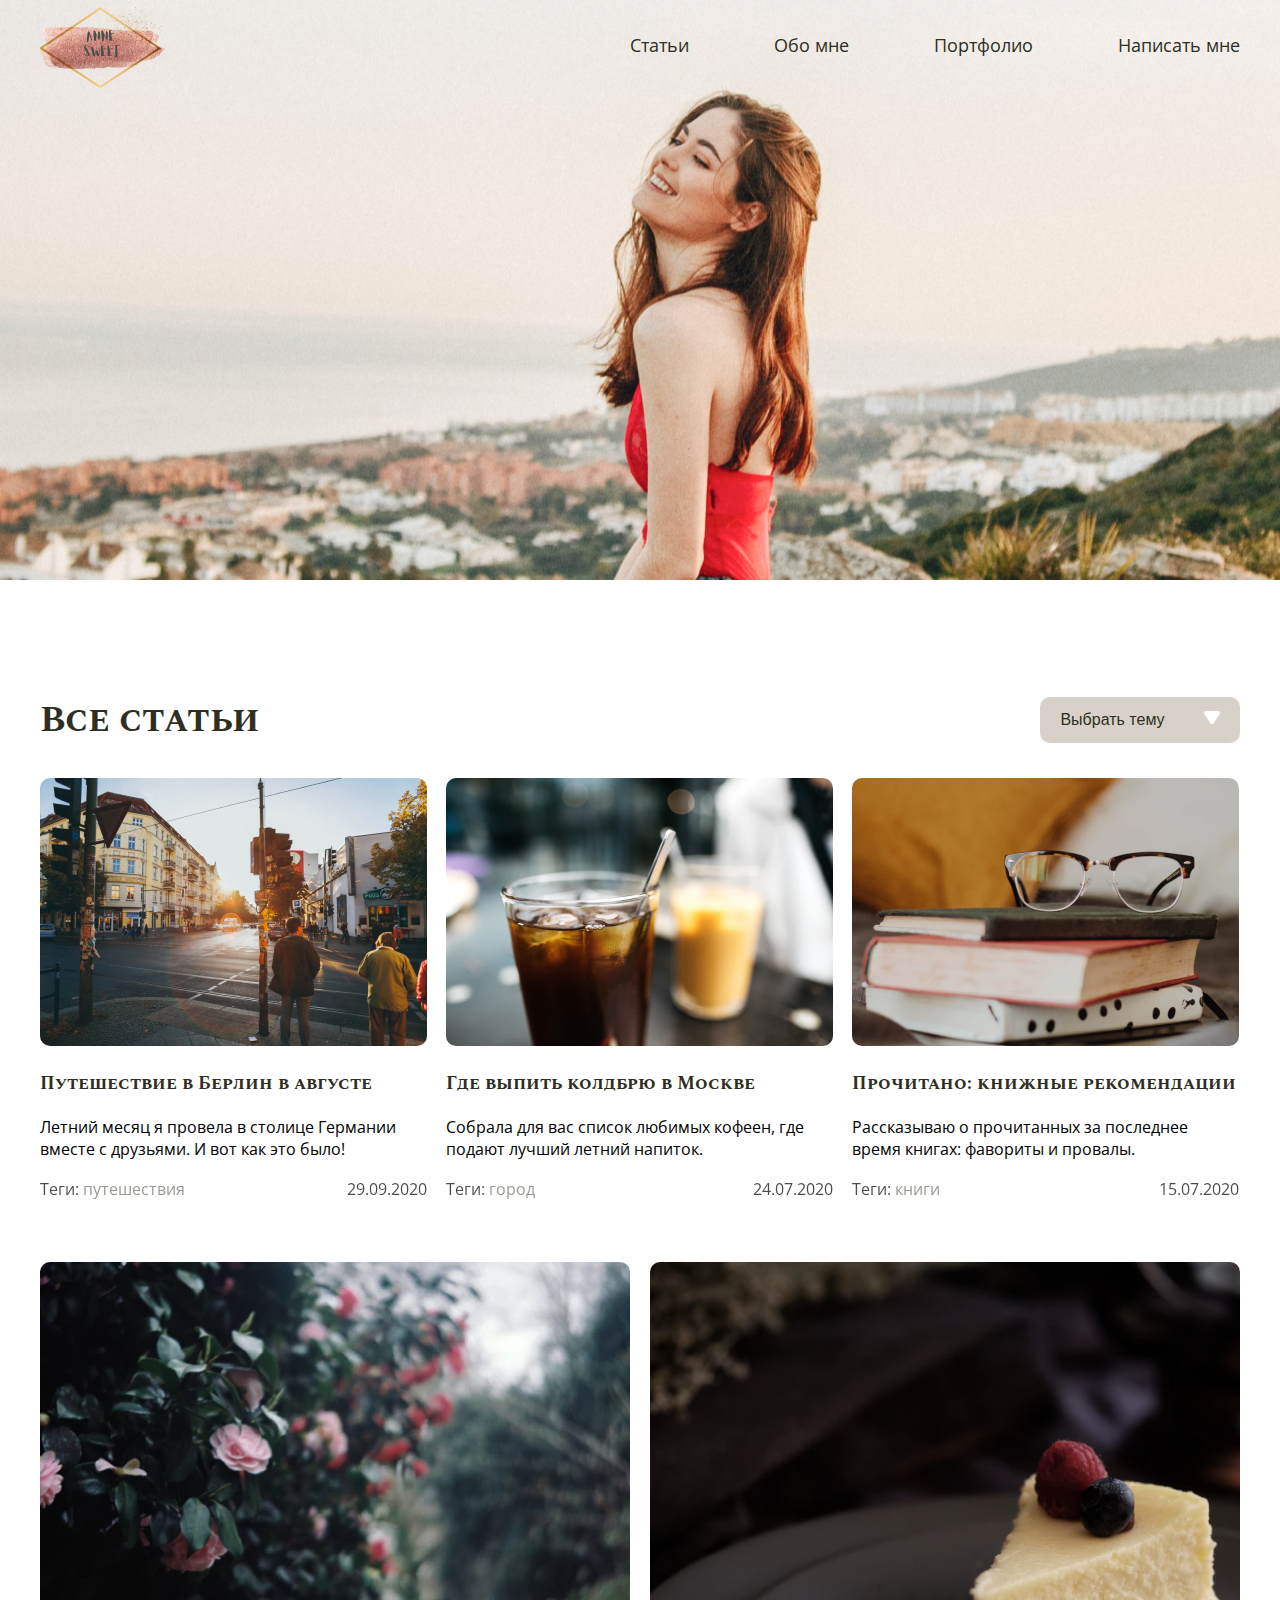
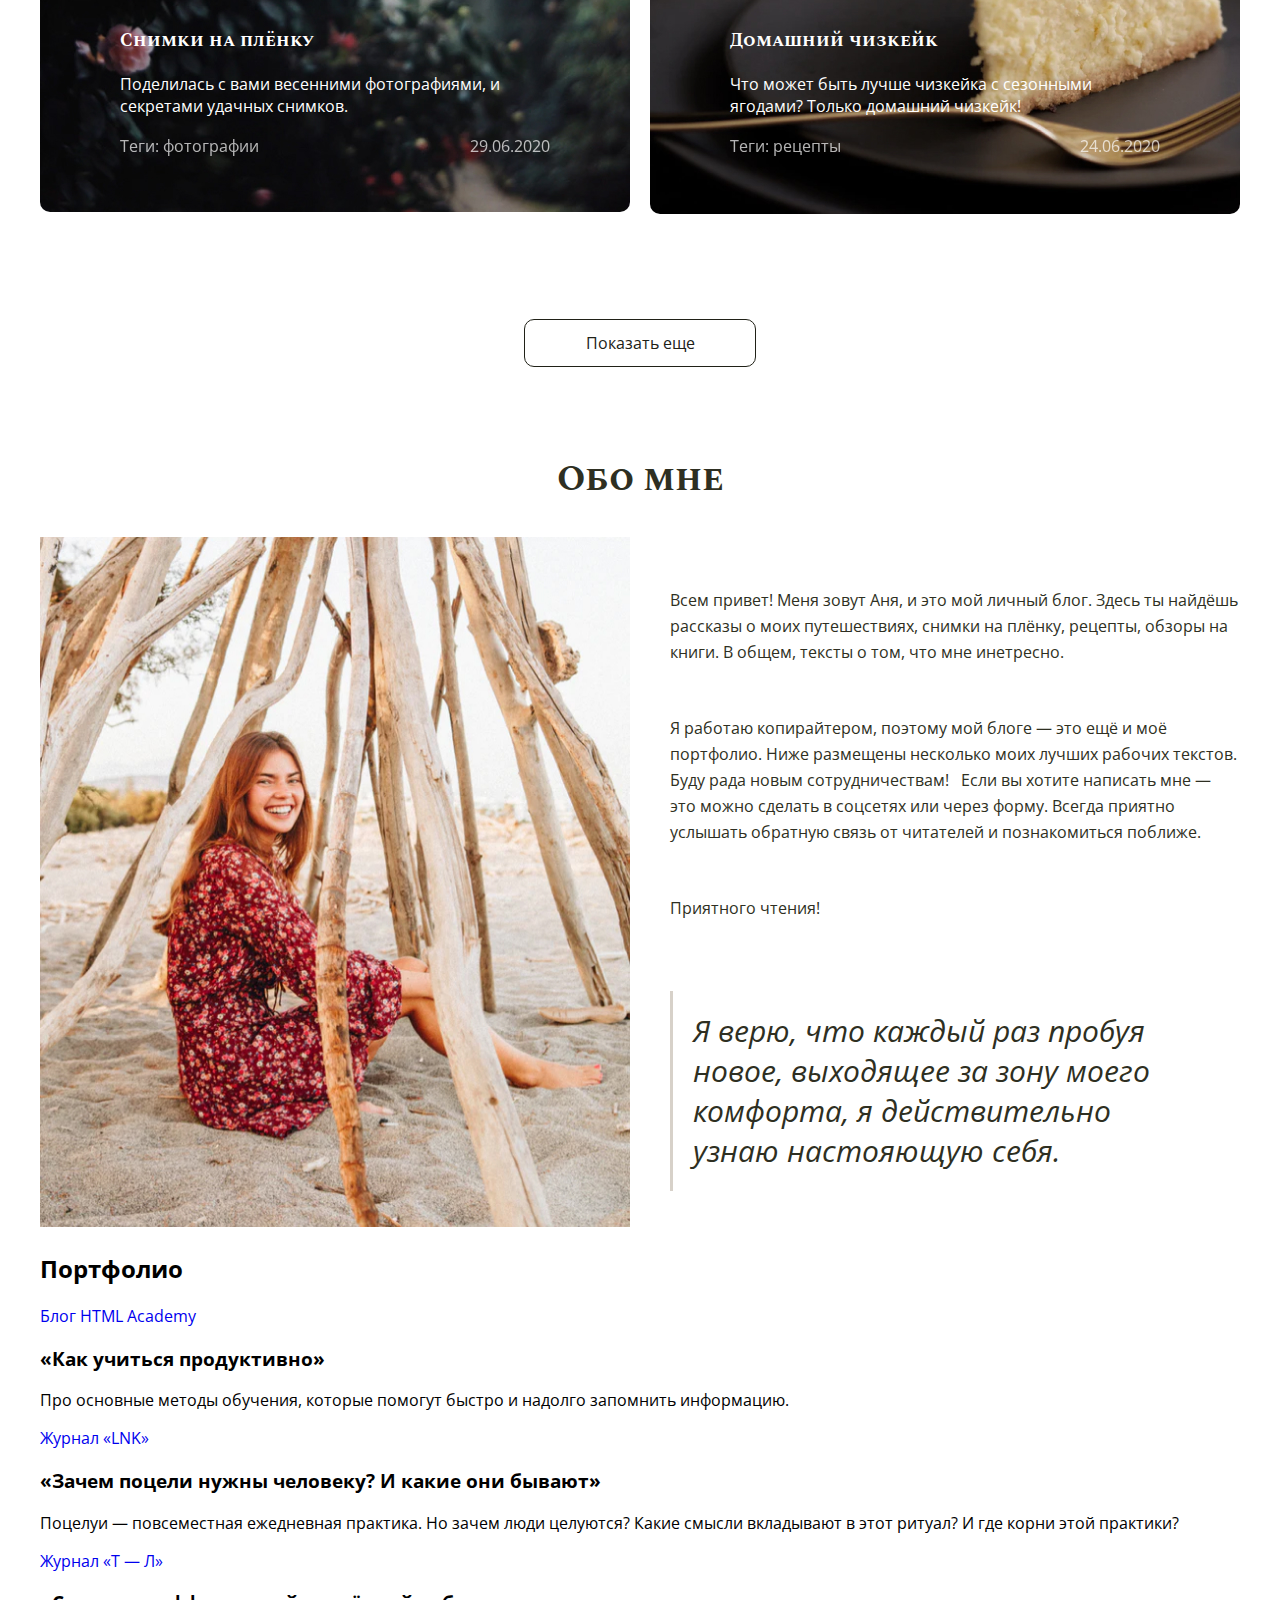
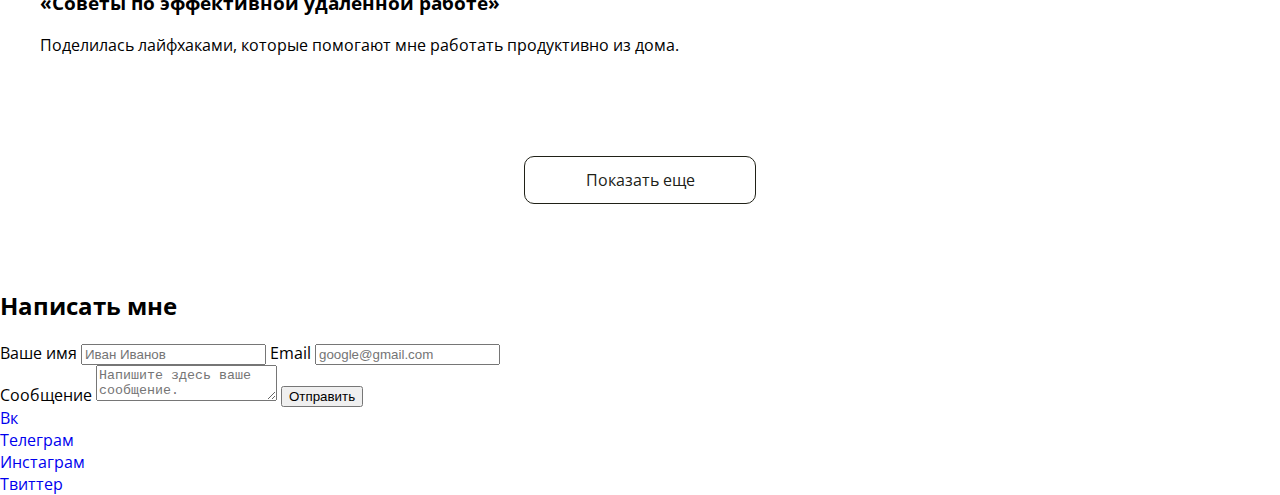
==== commit fd99ac16: "добавил стили в секцию обо мне" ====
--- a/index.html
+++ b/index.html
@@ -108,13 +108,13 @@
                         <article>
                             <img src="img/article-4.jpg" alt="Снимки на плёнку">
                             <div class="article-item-content">
-                            <h3><a href="articles/articles-1.html">Снимки на плёнку</a></h3>
-                            <p>Поделилась с вами весенними фотографиями,
-                                и секретами удачных снимков.</p>
-                            <div class="article-item-wpapper">
-                                <span>Теги: <a href="#photos">фотографии</a></span>
-                                <time datetime="2020-06-29">29.06.2020</time>
-                            </div>
+                                <h3><a href="articles/articles-1.html">Снимки на плёнку</a></h3>
+                                <p>Поделилась с вами весенними фотографиями,
+                                    и секретами удачных снимков.</p>
+                                <div class="article-item-wpapper">
+                                    <span>Теги: <a href="#photos">фотографии</a></span>
+                                    <time datetime="2020-06-29">29.06.2020</time>
+                                </div>
                             </div>
                         </article>
                     </li>
@@ -122,13 +122,13 @@
                         <article>
                             <img src="img/article-5.jpg" alt="Домашний чизкейк ">
                             <div class="article-item-content">
-                            <h3><a href="articles/articles-1.html">Домашний чизкейк</a></h3>
-                            <p>Что может быть лучше чизкейка с сезонными
-                                ягодами? Только домашний чизкейк!</p>
-                            <div class="article-item-wpapper">
-                                <span>Теги: <a href="#recipes">рецепты</a></span>
-                                <time datetime="2020-06-24">24.06.2020</time>
-                            </div>
+                                <h3><a href="articles/articles-1.html">Домашний чизкейк</a></h3>
+                                <p>Что может быть лучше чизкейка с сезонными
+                                    ягодами? Только домашний чизкейк!</p>
+                                <div class="article-item-wpapper">
+                                    <span>Теги: <a href="#recipes">рецепты</a></span>
+                                    <time datetime="2020-06-24">24.06.2020</time>
+                                </div>
                             </div>
                         </article>
                     </li>
@@ -145,20 +145,12 @@
                     </div>
                     <div class="about-description">
                         <p>Всем привет! Меня зовут Аня, и это мой личный блог.
-                            Здесь ты найдёшь рассказы о моих путешествиях, снимки
-                            на плёнку, рецепты, обзоры на книги. В общем, тексты о том,
-                            что мне инетресно.
-                            <br>
-                            Я работаю копирайтером, поэтому мой блоге — это ещё и моё
-                            портфолио. Ниже размещены несколько моих лучших
-                            рабочих текстов. Буду рада новым сотрудничествам! +                            Здесь ты найдёшь рассказы о моих путешествиях, снимки на плёнку, рецепты, обзоры на книги. В общем, тексты о том,
+                            что мне инетресно. </p>
+                        <p>Я работаю копирайтером, поэтому мой блоге — это ещё и моё портфолио. Ниже размещены несколько моих лучших рабочих текстов. Буду рада новым сотрудничествам!   -Если вы хотите написать мне — это можно сделать в соцсетях
-                            или через форму. Всегда приятно услышать обратную связь
-                            от читателей и познакомиться поближе.
-                            <br>
-                            Приятного чтения!
-                        </p>
+ Если вы хотите написать мне — это можно сделать в соцсетях или через форму. Всегда приятно услышать обратную связь от читателей и познакомиться поближе.</p>
+                        <p>Приятного чтения!</p>
                         <blockquote>
                             Я верю, что каждый раз пробуя новое,
                             выходящее за зону моего комфорта,
--- a/style/style.css
+++ b/style/style.css
@@ -207,7 +207,7 @@
     display: block;
     width: 100%;
     max-width: 232px;
-    margin: 100px auto;
+    margin: 100px auto 85px;
     padding: 12px 60px;
     text-align: center;
     border: 1px solid #202117;
@@ -216,4 +216,48 @@
     font-size: 16px;
     line-height: 22px;
     color: #202117;
+}
+
+/*ABOUT*/
+
+.about h2 {
+    font-family: Spectral SC;
+    font-style: normal;
+    font-weight: bold;
+    font-size: 36px;
+    line-height: 55px;
+    color: #2E2F22;
+    text-align: center;
+}
+
+.about-wripper {
+    display: flex;
+}
+
+.about-image img {
+    width: 590px;
+    height: 690px;
+}
+
+.about-description p {
+    margin-left: 40px;
+    margin-top: 50px;
+    font-family: Open Sans;
+    font-style: normal;
+    font-weight: normal;
+    font-size: 16px;
+    line-height: 26px;
+    color: #2E2F22;
+}
+
+.about-description blockquote {
+    margin-top: 70px;
+    font-family: Open Sans;
+    font-style: italic;
+    font-weight: normal;
+    font-size: 30px;
+    line-height: 40px;
+    color: #2E2F22;
+    padding: 20px;
+    border-left: 3px solid #D7D1C9;
 }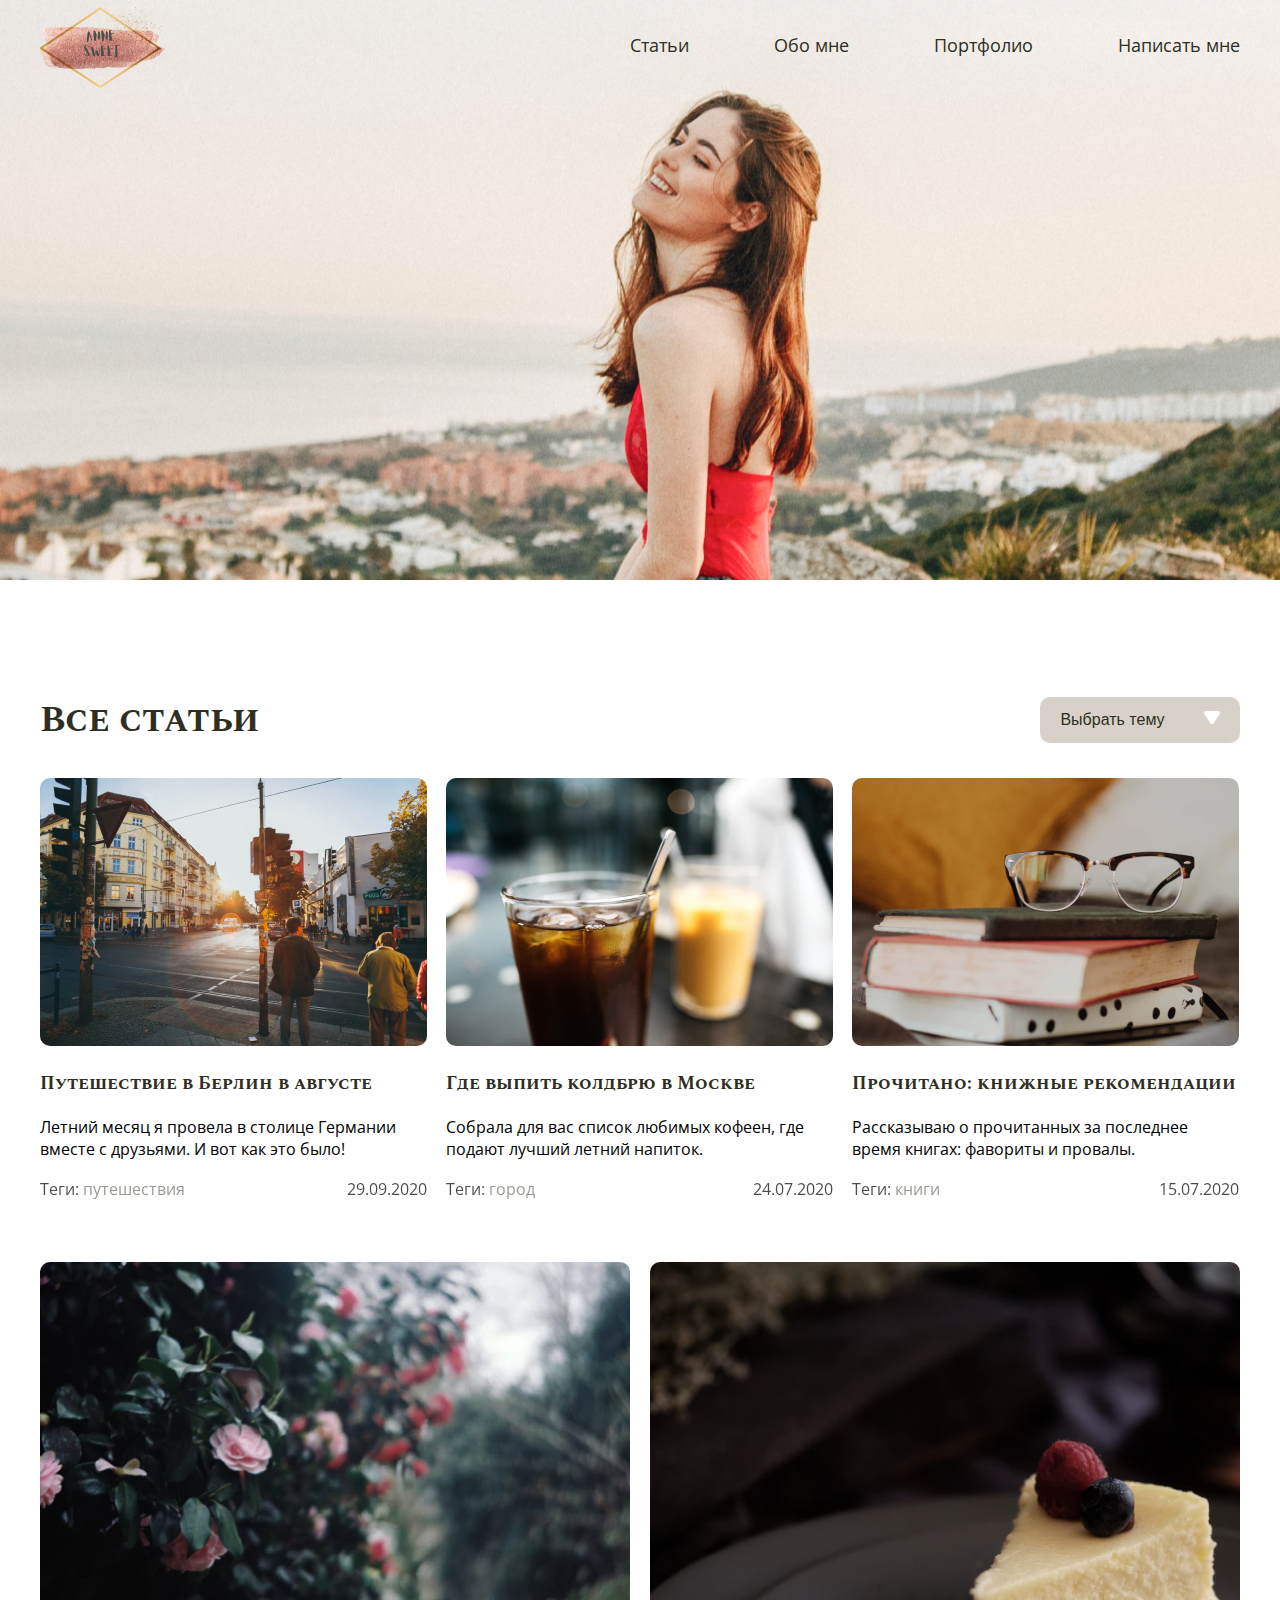
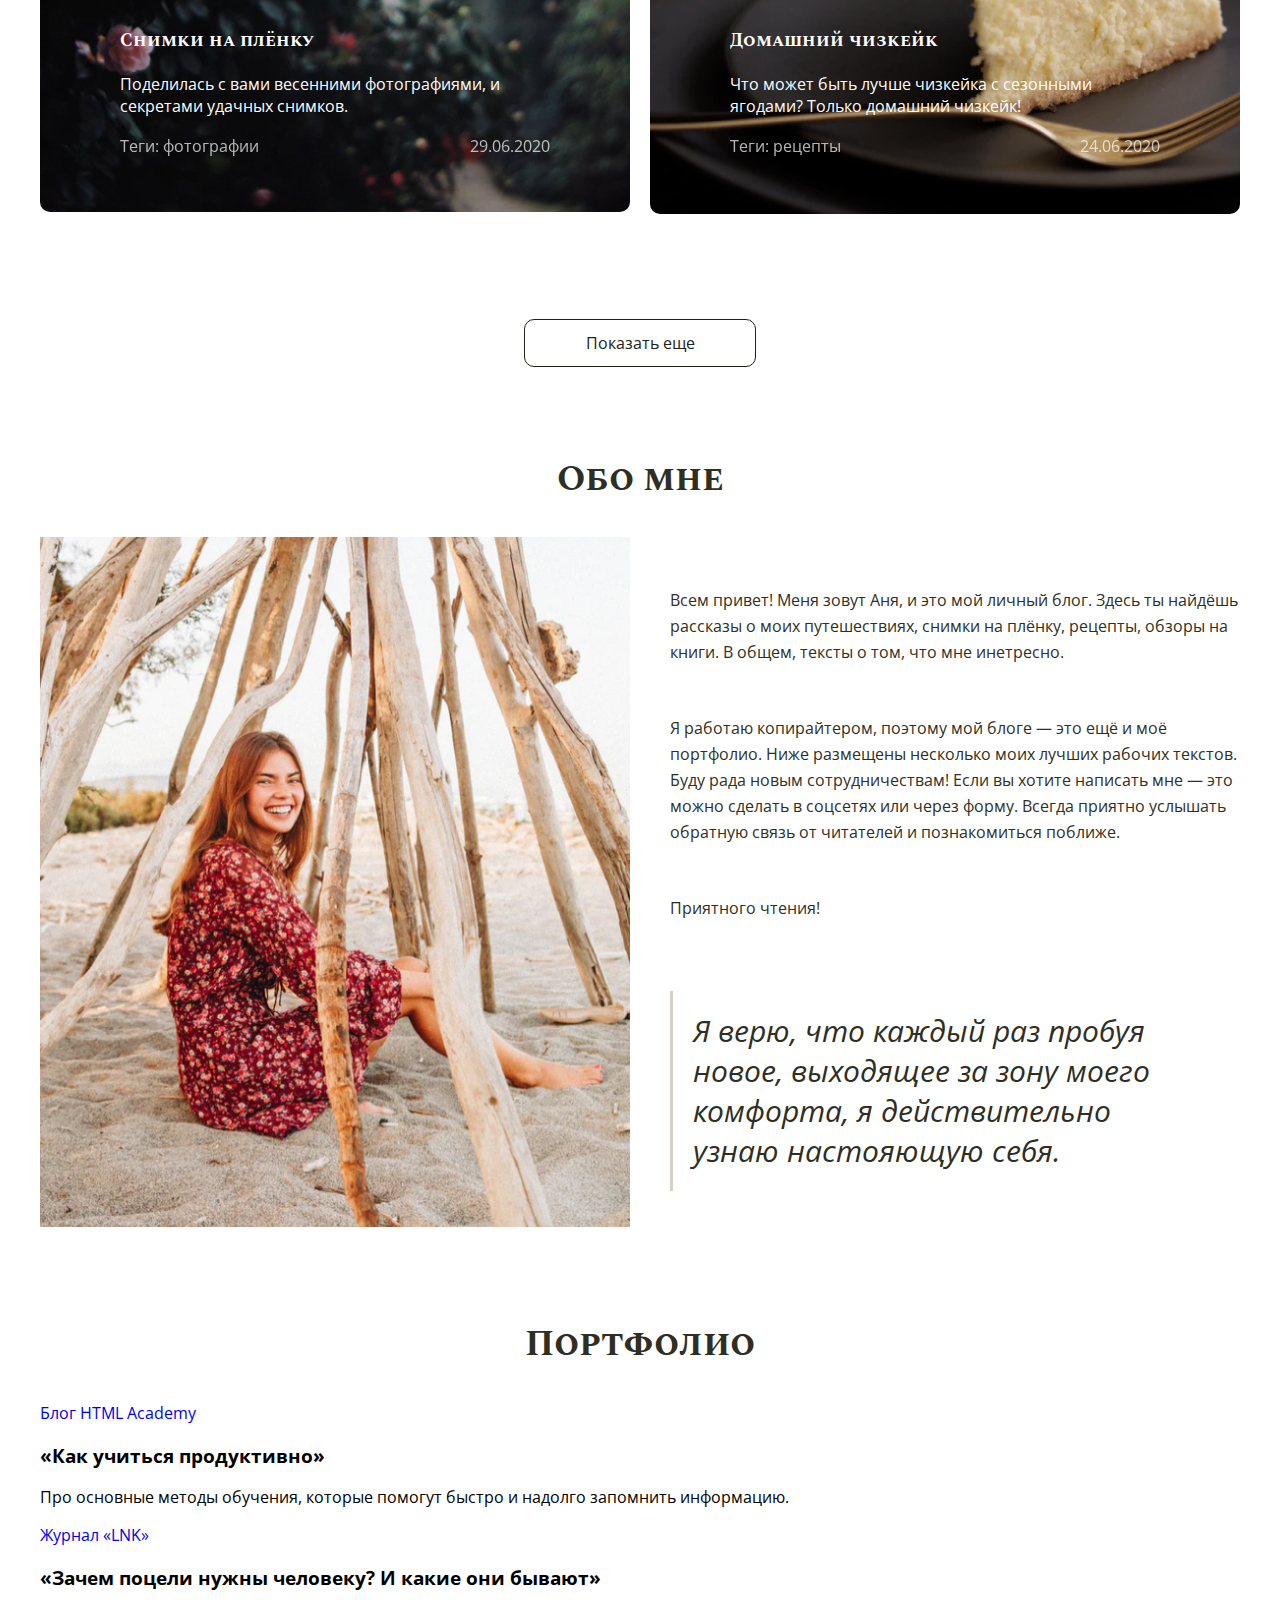
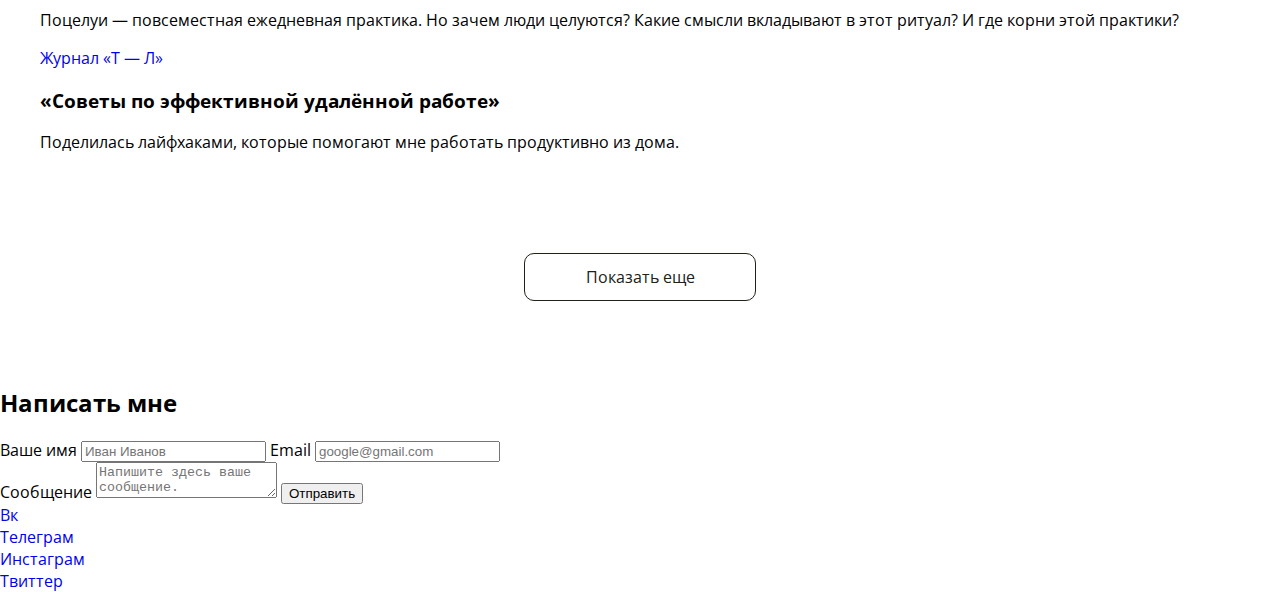
==== commit a50b4c7a: "исправил ошибки в файле" ====
--- a/index.html
+++ b/index.html
@@ -147,9 +147,7 @@
                         <p>Всем привет! Меня зовут Аня, и это мой личный блог.
                             Здесь ты найдёшь рассказы о моих путешествиях, снимки на плёнку, рецепты, обзоры на книги. В общем, тексты о том,
                             что мне инетресно. </p>
-                        <p>Я работаю копирайтером, поэтому мой блоге — это ещё и моё портфолио. Ниже размещены несколько моих лучших рабочих текстов. Буду рада новым сотрудничествам! - - Если вы хотите написать мне — это можно сделать в соцсетях или через форму. Всегда приятно услышать обратную связь от читателей и познакомиться поближе.</p>
+                        <p>Я работаю копирайтером, поэтому мой блоге — это ещё и моё портфолио. Ниже размещены несколько моих лучших рабочих текстов. Буду рада новым сотрудничествам! Если вы хотите написать мне — это можно сделать в соцсетях или через форму. Всегда приятно услышать обратную связь от читателей и познакомиться поближе.</p>
                         <p>Приятного чтения!</p>
                         <blockquote>
                             Я верю, что каждый раз пробуя новое,
--- a/style/style.css
+++ b/style/style.css
@@ -260,4 +260,21 @@
     color: #2E2F22;
     padding: 20px;
     border-left: 3px solid #D7D1C9;
-}+}
+
+.about {
+    margin-bottom: 85px;
+}
+
+/*Portfolio*/
+
+.portfolio h2 {
+    font-family: Spectral SC;
+    font-style: normal;
+    font-weight: bold;
+    font-size: 36px;
+    line-height: 55px;
+    color: #2E2F22;
+    text-align: center;
+}
+
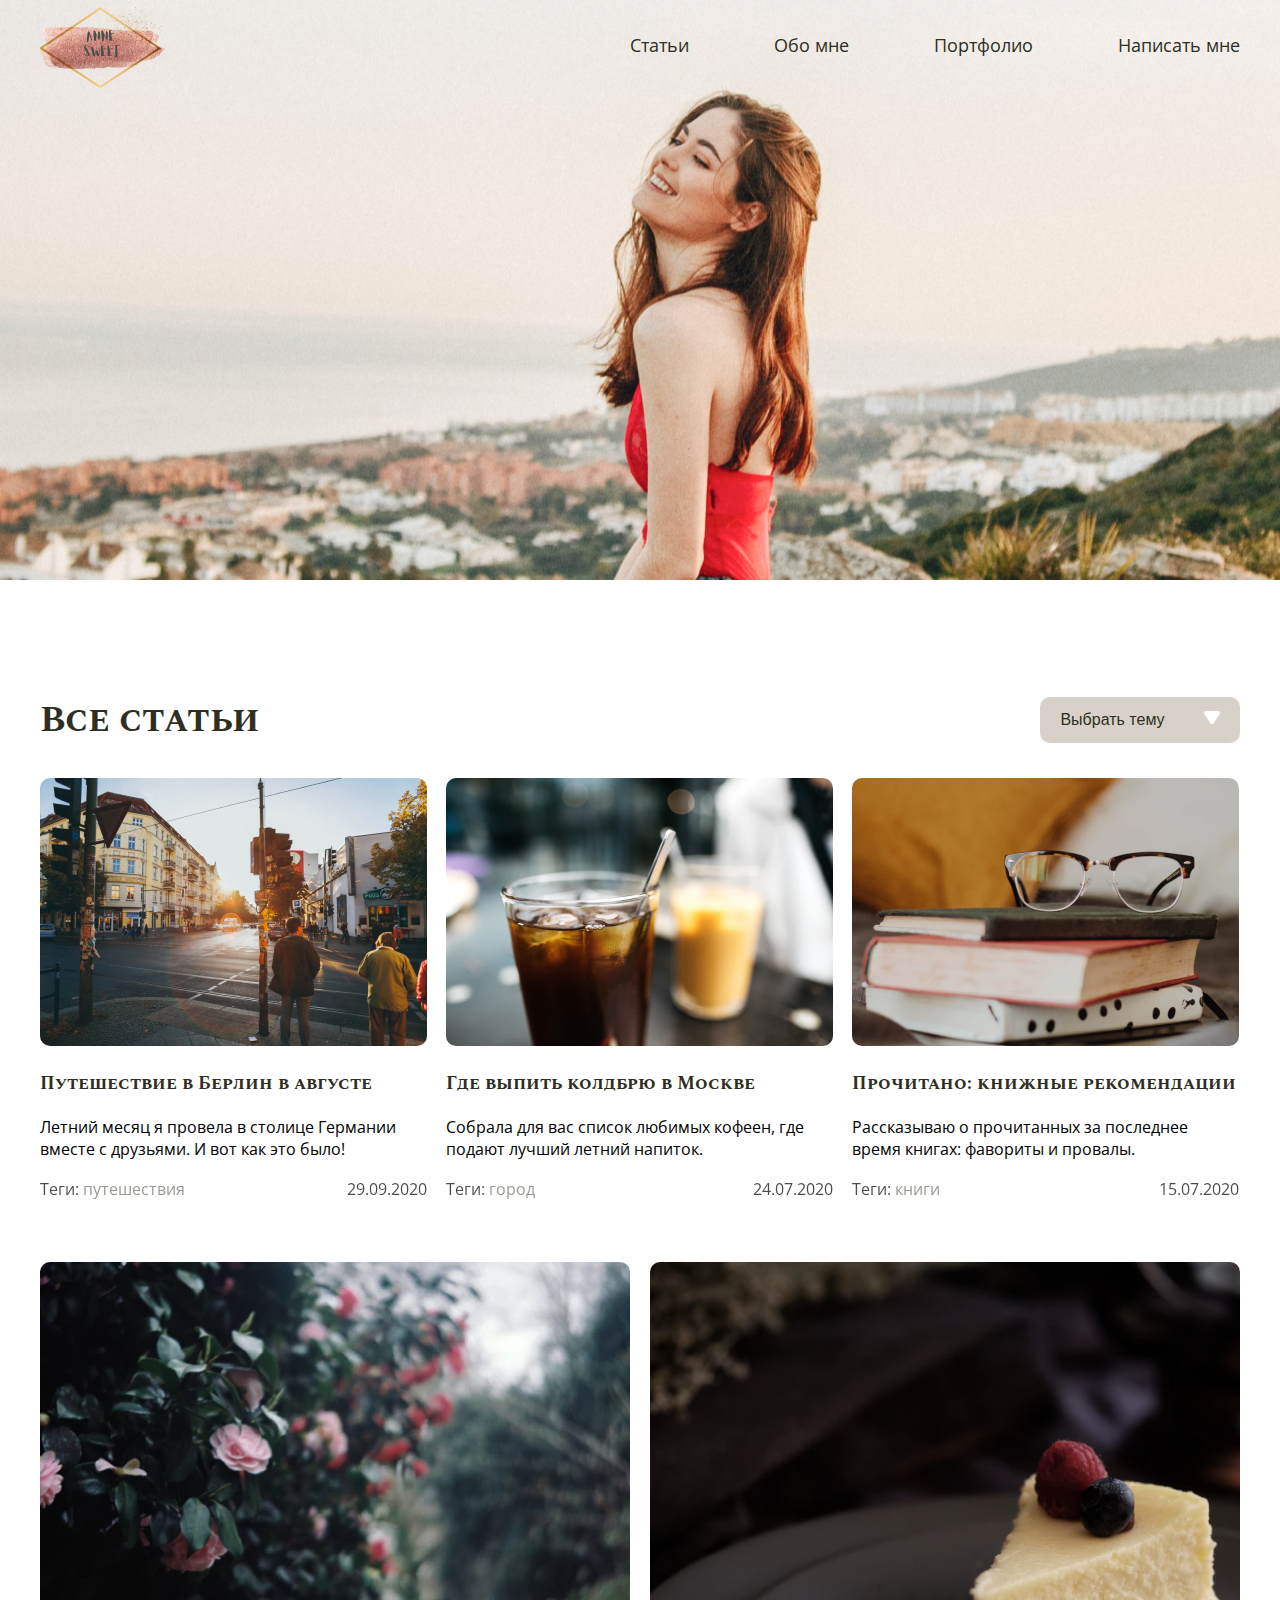
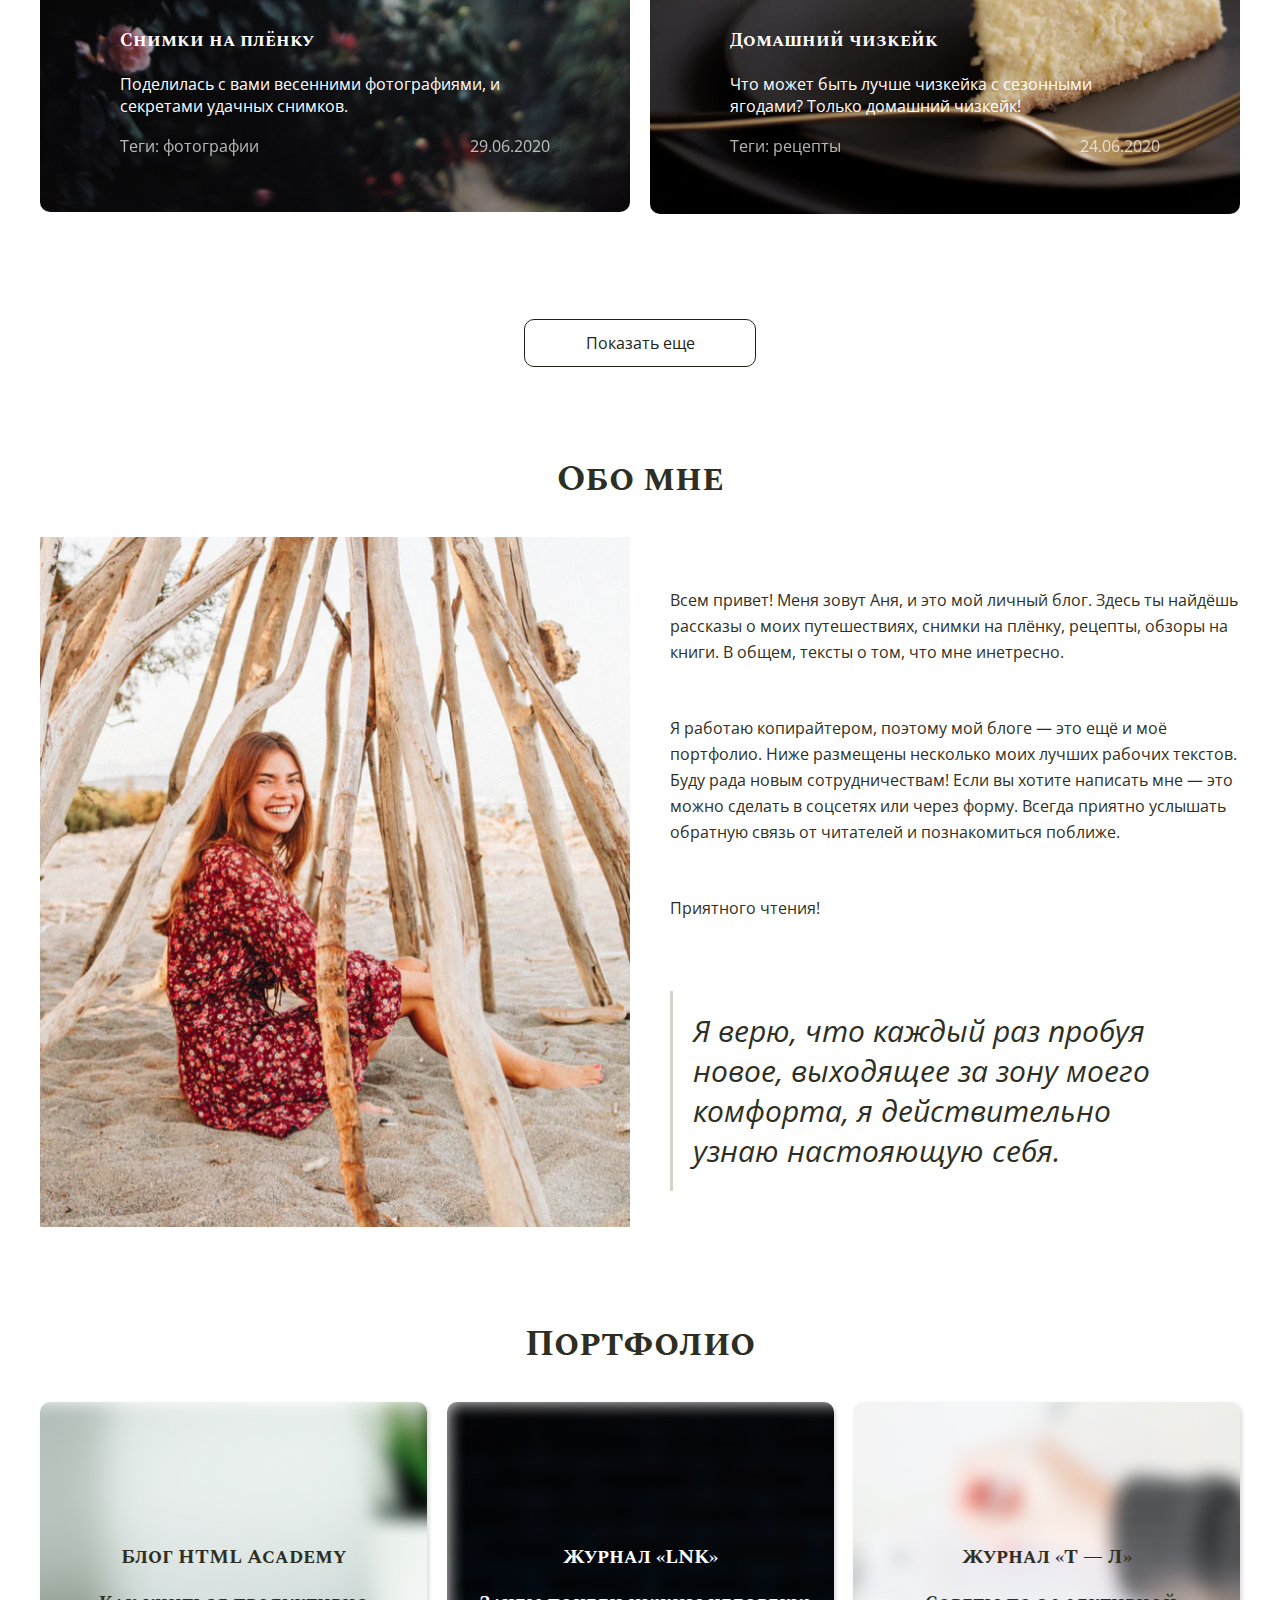
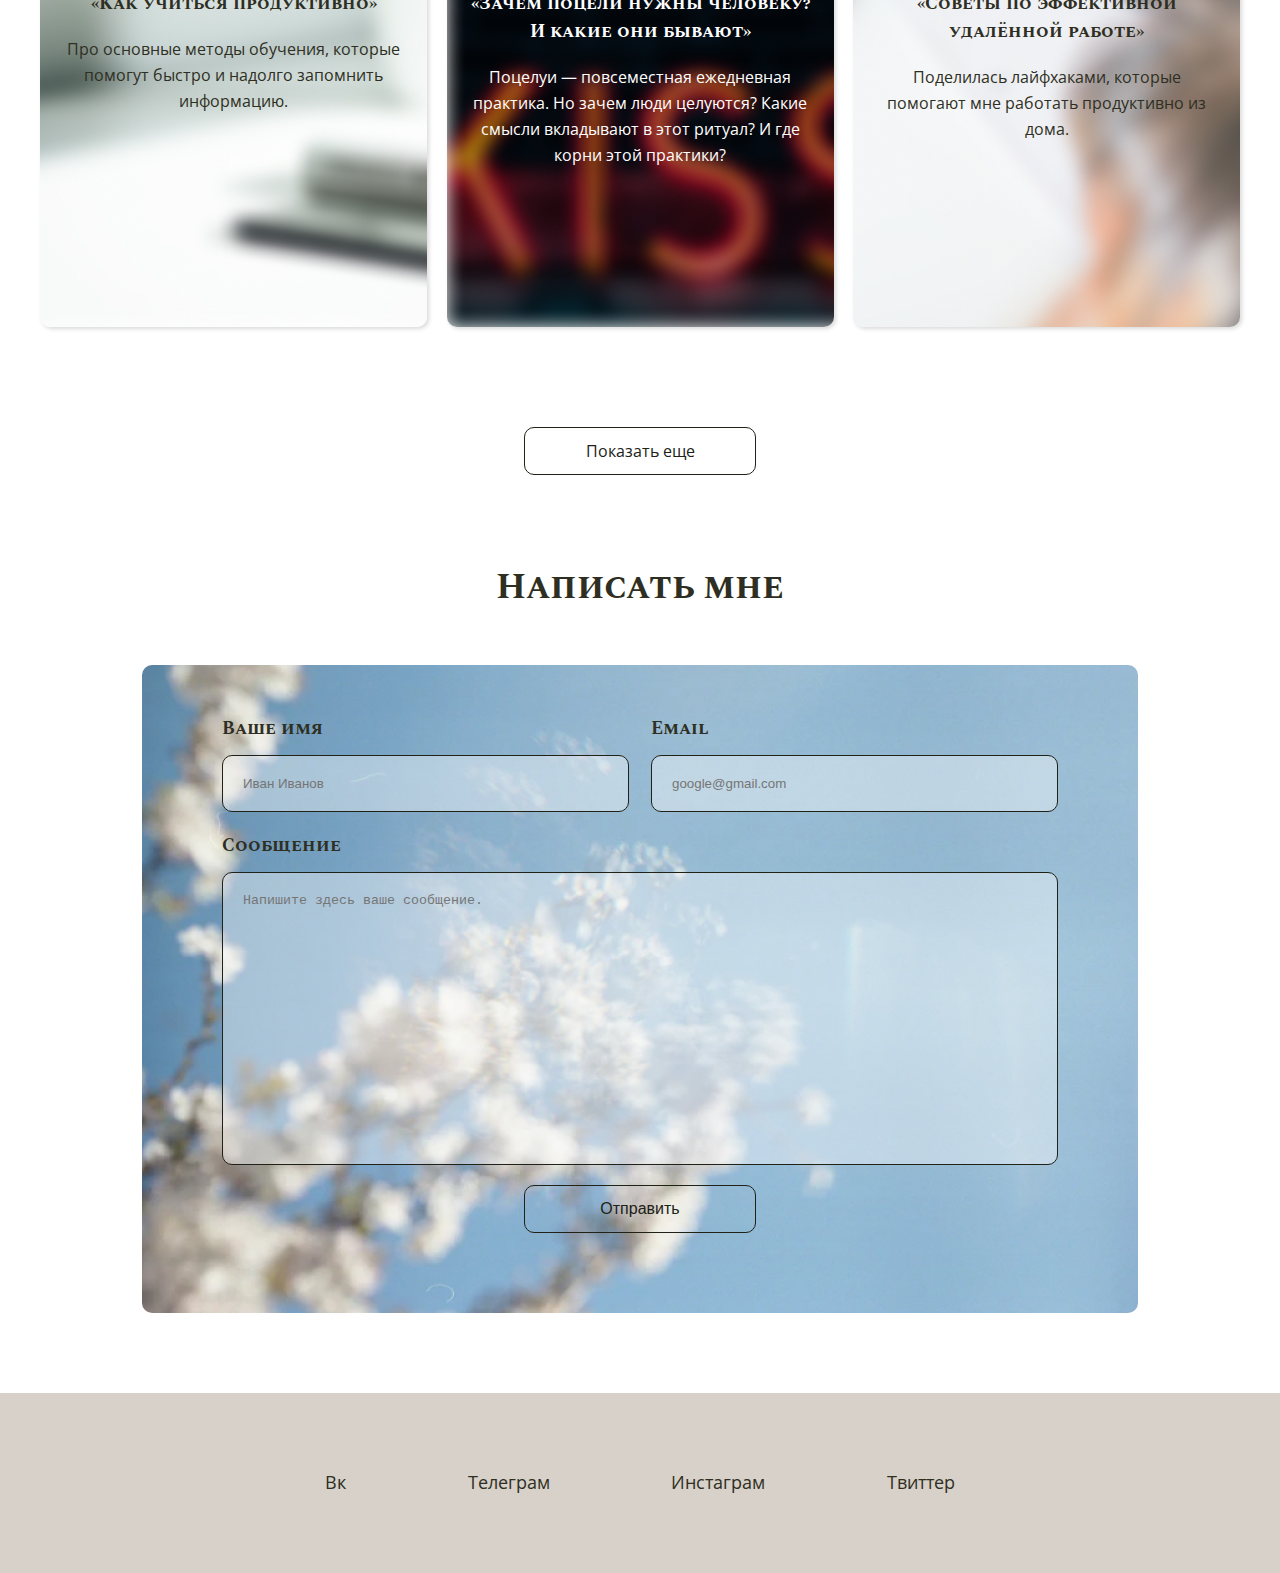
==== commit c1820e20: "добавил стили форме" ====
--- a/index.html
+++ b/index.html
@@ -1,229 +1,299 @@
 <!DOCTYPE html>
 <html lang="ru">
+  <head>
+    <meta charset="UTF-8" />
+    <meta name="viewport" content="width=device-width, initial-scale=1.0" />
+    <link
+      href="https://fonts.googleapis.com/css2?family=Open+Sans:ital@0;1&family=Spectral+SC:wght@200;700&display=swap"
+      rel="stylesheet"
+    />
+    <link rel="stylesheet" type="text/css" href="style/style.css" />
+    <title>ANNE SWEET</title>
+  </head>
 
-<head>
-    <meta charset="UTF-8">
-    <meta name="viewport" content="width=device-width, initial-scale=1.0">
-    <link href="https://fonts.googleapis.com/css2?family=Open+Sans:ital@0;1&family=Spectral+SC:wght@200;700&display=swap" rel="stylesheet">
-    <link rel="stylesheet" type="text/css" href="style/style.css">
-    <title>ANNE SWEET</title>
-</head>
-
-<body>
+  <body>
     <header class="main-header">
-        <div class="container">
-            <div class="main-header-wrapper">
-                <a href="#">
-                    <img src="img/logo.svg" class="logo" alt="logo">
-                </a>
-                <nav class="menu">
-                    <ul class="menu-list">
-                        <li class="menu-item">
-                            <a href="#all-articles">Статьи</a>
-                        </li>
-                        <li class="menu-item">
-                            <a href="#about">Обо мне</a>
-                        </li>
-                        <li class="menu-item">
-                            <a href="#portfolio">Портфолио</a>
-                        </li>
-                        <li class="menu-item">
-                            <a href="#write-me">Написать мне</a>
-                        </li>
-                    </ul>
-                </nav>
-            </div>
-        </div>
+      <div class="container">
+        <div class="main-header-wrapper">
+          <a href="#">
+            <img src="img/logo.svg" class="logo" alt="logo" />
+          </a>
+          <nav class="menu">
+            <ul class="menu-list">
+              <li class="menu-item">
+                <a href="#all-articles">Статьи</a>
+              </li>
+              <li class="menu-item">
+                <a href="#about">Обо мне</a>
+              </li>
+              <li class="menu-item">
+                <a href="#portfolio">Портфолио</a>
+              </li>
+              <li class="menu-item">
+                <a href="#write-me">Написать мне</a>
+              </li>
+            </ul>
+          </nav>
+        </div>
+      </div>
     </header>
     <main>
-        <section id="all-articles" class="all-articles">
-            <div class="container">
-                <div class="all-articles-headers">
-                    <h2>Все статьи</h2>
-                    <div class="dropdown">
-                        <button class="dropbtn">Выбрать тему
-                            <!-- <i class="fa fa-caret-down"></i> -->
-                            <img src="img/polygon.svg">
-                        </button>
-                        <div class="dropdown-content">
-                            <ul class="dropdown-content-list">
-                                <li class="dropdown-content-item">
-                                    <a href="#travels">путешествия</a>
-                                </li>
-                                <li class="dropdown-content-item">
-                                    <a href="#frends">друзья</a>
-                                </li>
-                                <li class="dropdown-content-item">
-                                    <a href="#city">город</a>
-                                </li>
-                                <li class="dropdown-content-item">
-                                    <a href="#books">книги</a>
-                                </li>
-                                <li class="dropdown-content-item">
-                                    <a href="#photos">фотографии</a>
-                                </li>
-                                <li class="dropdown-content-item">
-                                    <a href="#recipes">рецепты</a>
-                                </li>
-                            </ul>
-                        </div>
-                    </div>
-                </div>
-                <ul class="article-list">
-                    <li class="article-item">
-                        <article>
-                            <img src="img/article-1.jpg" alt="Путешествие в Берлине в августе">
-                            <h3><a href="articles/articles-1.html">Путешествие в Берлин в августе</a></h3>
-                            <p>Летний месяц я провела в столице Германии вместе с друзьями. И вот как это было!</p>
-                            <div class="article-item-wpapper">
-                                <span>Теги: <a href="#travels">путешествия</a></span>
-                                <time datetime="2020-09-29">29.09.2020</time>
-                            </div>
-                        </article>
-                    </li>
-                    <li class="article-item">
-                        <article>
-                            <img src="img/article-2.jpg" alt="Где выпить колдбрю в Москве">
-                            <h3><a href="articles/articles-1.html">Где выпить колдбрю в Москве</a></h3>
-                            <p>Собрала для вас список любимых кофеен,
-                                где подают лучший летний напиток.</p>
-                            <div class="article-item-wpapper">
-                                <span>Теги: <a href="#city">город</a></span>
-                                <time datetime="2020-07-24">24.07.2020</time>
-                            </div>
-                        </article>
-                    </li>
-                    <li class="article-item">
-                        <article>
-                            <img src="img/article-3.jpg" alt="Прочитано: книжные рекомендации">
-                            <h3><a href="articles/articles-1.html">Прочитано: книжные рекомендации</a></h3>
-                            <p>Рассказываю о прочитанных за последнее время книгах: фавориты и провалы.</p>
-                            <div class="article-item-wpapper">
-                                <span>Теги: <a href="#books">книги</a></span>
-                                <time datetime="2020-07-15">15.07.2020</time>
-                            </div>
-                        </article>
-                    </li>
-                    <li class="article-item">
-                        <article>
-                            <img src="img/article-4.jpg" alt="Снимки на плёнку">
-                            <div class="article-item-content">
-                                <h3><a href="articles/articles-1.html">Снимки на плёнку</a></h3>
-                                <p>Поделилась с вами весенними фотографиями,
-                                    и секретами удачных снимков.</p>
-                                <div class="article-item-wpapper">
-                                    <span>Теги: <a href="#photos">фотографии</a></span>
-                                    <time datetime="2020-06-29">29.06.2020</time>
-                                </div>
-                            </div>
-                        </article>
-                    </li>
-                    <li class="article-item">
-                        <article>
-                            <img src="img/article-5.jpg" alt="Домашний чизкейк ">
-                            <div class="article-item-content">
-                                <h3><a href="articles/articles-1.html">Домашний чизкейк</a></h3>
-                                <p>Что может быть лучше чизкейка с сезонными
-                                    ягодами? Только домашний чизкейк!</p>
-                                <div class="article-item-wpapper">
-                                    <span>Теги: <a href="#recipes">рецепты</a></span>
-                                    <time datetime="2020-06-24">24.06.2020</time>
-                                </div>
-                            </div>
-                        </article>
-                    </li>
+      <section id="all-articles" class="all-articles">
+        <div class="container">
+          <div class="all-articles-headers">
+            <h2>Все статьи</h2>
+            <div class="dropdown">
+              <button class="dropbtn">
+                Выбрать тему
+                <!-- <i class="fa fa-caret-down"></i> -->
+                <img src="img/polygon.svg" />
+              </button>
+              <div class="dropdown-content">
+                <ul class="dropdown-content-list">
+                  <li class="dropdown-content-item">
+                    <a href="#travels">путешествия</a>
+                  </li>
+                  <li class="dropdown-content-item">
+                    <a href="#frends">друзья</a>
+                  </li>
+                  <li class="dropdown-content-item">
+                    <a href="#city">город</a>
+                  </li>
+                  <li class="dropdown-content-item">
+                    <a href="#books">книги</a>
+                  </li>
+                  <li class="dropdown-content-item">
+                    <a href="#photos">фотографии</a>
+                  </li>
+                  <li class="dropdown-content-item">
+                    <a href="#recipes">рецепты</a>
+                  </li>
                 </ul>
-                <a href="#" class="show-more">Показать еще</a>
-            </div>
-        </section>
-        <section id="about" class="about">
-            <div class="container">
-                <h2>Обо мне</h2>
-                <div class="about-wripper">
-                    <div class="about-image">
-                        <img src="img/about.jpg" alt="фотография автора">
-                    </div>
-                    <div class="about-description">
-                        <p>Всем привет! Меня зовут Аня, и это мой личный блог.
-                            Здесь ты найдёшь рассказы о моих путешествиях, снимки на плёнку, рецепты, обзоры на книги. В общем, тексты о том,
-                            что мне инетресно. </p>
-                        <p>Я работаю копирайтером, поэтому мой блоге — это ещё и моё портфолио. Ниже размещены несколько моих лучших рабочих текстов. Буду рада новым сотрудничествам! Если вы хотите написать мне — это можно сделать в соцсетях или через форму. Всегда приятно услышать обратную связь от читателей и познакомиться поближе.</p>
-                        <p>Приятного чтения!</p>
-                        <blockquote>
-                            Я верю, что каждый раз пробуя новое,
-                            выходящее за зону моего комфорта,
-                            я действительно узнаю настояющую
-                            себя.
-                        </blockquote>
-                    </div>
-                </div>
-            </div>
-        </section>
-        <section id="portfolio" class="portfolio">
-            <div class="container">
-                <h2>Портфолио</h2>
-                <ul class="portfolio-list">
-                    <li class="portfolio-item">
-                        <a href="#">Блог HTML Academy</a>
-                        <h3>«Как учиться продуктивно»</h3>
-                        <p>Про основные методы обучения,
-                            которые помогут быстро и надолго
-                            запомнить информацию.</p>
-                    </li>
-                    <li class="portfolio-item">
-                        <a href="#">Журнал «LNK»</a>
-                        <h3>«Зачем поцели нужны человеку?
-                            И какие они бывают»</h3>
-                        <p>Поцелуи — повсеместная ежедневная
-                            практика. Но зачем люди целуются?
-                            Какие смысли вкладывают в этот ритуал?
-                            И где корни этой практики?</p>
-                    </li>
-                    <li class="portfolio-item">
-                        <a href="#">Журнал «Т — Л»</a>
-                        <h3>«Советы по эффективной
-                            удалённой работе»</h3>
-                        <p>Поделилась лайфхаками, которые помогают
-                            мне работать продуктивно из дома. </p>
-                    </li>
-                </ul>
-                <a href="#" class="show-more">Показать еще</a>
-            </div>
-        </section>
-        <section id="write-me" class="write-me">
-            <h2>Написать мне</h2>
-            <form action="action_page.php">
-                <div class="form-wripper">
-                    <label for="name">Ваше имя</label>
-                    <input type="text" id="name" name="firstname" placeholder="Иван Иванов">
-                    <label for="email">Email</label>
-                    <input type="text" id="email" name="email" placeholder="google@gmail.com">
-                </div>
-                <label for="message">Сообщение</label>
-                <textarea id="message" name="message" placeholder="Напишите здесь ваше сообщение."></textarea>
-                <input class="submit" type="submit" value="Отправить">
-            </form>
-        </section>
+              </div>
+            </div>
+          </div>
+          <ul class="article-list">
+            <li class="article-item">
+              <article>
+                <img
+                  src="img/article-1.jpg"
+                  alt="Путешествие в Берлине в августе"
+                />
+                <h3>
+                  <a href="articles/articles-1.html"
+                    >Путешествие в Берлин в августе</a
+                  >
+                </h3>
+                <p>
+                  Летний месяц я провела в столице Германии вместе с друзьями. И
+                  вот как это было!
+                </p>
+                <div class="article-item-wpapper">
+                  <span>Теги: <a href="#travels">путешествия</a></span>
+                  <time datetime="2020-09-29">29.09.2020</time>
+                </div>
+              </article>
+            </li>
+            <li class="article-item">
+              <article>
+                <img
+                  src="img/article-2.jpg"
+                  alt="Где выпить колдбрю в Москве"
+                />
+                <h3>
+                  <a href="articles/articles-1.html"
+                    >Где выпить колдбрю в Москве</a
+                  >
+                </h3>
+                <p>
+                  Собрала для вас список любимых кофеен, где подают лучший
+                  летний напиток.
+                </p>
+                <div class="article-item-wpapper">
+                  <span>Теги: <a href="#city">город</a></span>
+                  <time datetime="2020-07-24">24.07.2020</time>
+                </div>
+              </article>
+            </li>
+            <li class="article-item">
+              <article>
+                <img
+                  src="img/article-3.jpg"
+                  alt="Прочитано: книжные рекомендации"
+                />
+                <h3>
+                  <a href="articles/articles-1.html"
+                    >Прочитано: книжные рекомендации</a
+                  >
+                </h3>
+                <p>
+                  Рассказываю о прочитанных за последнее время книгах: фавориты
+                  и провалы.
+                </p>
+                <div class="article-item-wpapper">
+                  <span>Теги: <a href="#books">книги</a></span>
+                  <time datetime="2020-07-15">15.07.2020</time>
+                </div>
+              </article>
+            </li>
+            <li class="article-item">
+              <article>
+                <img src="img/article-4.jpg" alt="Снимки на плёнку" />
+                <div class="article-item-content">
+                  <h3>
+                    <a href="articles/articles-1.html">Снимки на плёнку</a>
+                  </h3>
+                  <p>
+                    Поделилась с вами весенними фотографиями, и секретами
+                    удачных снимков.
+                  </p>
+                  <div class="article-item-wpapper">
+                    <span>Теги: <a href="#photos">фотографии</a></span>
+                    <time datetime="2020-06-29">29.06.2020</time>
+                  </div>
+                </div>
+              </article>
+            </li>
+            <li class="article-item">
+              <article>
+                <img src="img/article-5.jpg" alt="Домашний чизкейк " />
+                <div class="article-item-content">
+                  <h3>
+                    <a href="articles/articles-1.html">Домашний чизкейк</a>
+                  </h3>
+                  <p>
+                    Что может быть лучше чизкейка с сезонными ягодами? Только
+                    домашний чизкейк!
+                  </p>
+                  <div class="article-item-wpapper">
+                    <span>Теги: <a href="#recipes">рецепты</a></span>
+                    <time datetime="2020-06-24">24.06.2020</time>
+                  </div>
+                </div>
+              </article>
+            </li>
+          </ul>
+          <a href="#" class="show-more">Показать еще</a>
+        </div>
+      </section>
+      <section id="about" class="about">
+        <div class="container">
+          <h2>Обо мне</h2>
+          <div class="about-wripper">
+            <div class="about-image">
+              <img src="img/about.jpg" alt="фотография автора" />
+            </div>
+            <div class="about-description">
+              <p>
+                Всем привет! Меня зовут Аня, и это мой личный блог. Здесь ты
+                найдёшь рассказы о моих путешествиях, снимки на плёнку, рецепты,
+                обзоры на книги. В общем, тексты о том, что мне инетресно.
+              </p>
+              <p>
+                Я работаю копирайтером, поэтому мой блоге — это ещё и моё
+                портфолио. Ниже размещены несколько моих лучших рабочих текстов.
+                Буду рада новым сотрудничествам! Если вы хотите написать мне —
+                это можно сделать в соцсетях или через форму. Всегда приятно
+                услышать обратную связь от читателей и познакомиться поближе.
+              </p>
+              <p>Приятного чтения!</p>
+              <blockquote>
+                Я верю, что каждый раз пробуя новое, выходящее за зону моего
+                комфорта, я действительно узнаю настояющую себя.
+              </blockquote>
+            </div>
+          </div>
+        </div>
+      </section>
+      <section id="portfolio" class="portfolio">
+        <div class="container">
+          <h2>Портфолио</h2>
+          <ul class="portfolio-list">
+            <li class="portfolio-item">
+              <a href="#">Блог HTML Academy</a>
+              <h3>«Как учиться продуктивно»</h3>
+              <p>
+                Про основные методы обучения, которые помогут быстро и надолго
+                запомнить информацию.
+              </p>
+            </li>
+            <li class="portfolio-item">
+              <a href="#">Журнал «LNK»</a>
+              <h3>«Зачем поцели нужны человеку? И какие они бывают»</h3>
+              <p>
+                Поцелуи — повсеместная ежедневная практика. Но зачем люди
+                целуются? Какие смысли вкладывают в этот ритуал? И где корни
+                этой практики?
+              </p>
+            </li>
+            <li class="portfolio-item">
+              <a href="#">Журнал «Т — Л»</a>
+              <h3>«Советы по эффективной удалённой работе»</h3>
+              <p>
+                Поделилась лайфхаками, которые помогают мне работать продуктивно
+                из дома.
+              </p>
+            </li>
+          </ul>
+          <a href="#" class="show-more">Показать еще</a>
+        </div>
+      </section>
+      <section id="write-me" class="write-me">
+        <h2>Написать мне</h2>
+        <form class="write-me-form" action="action_page.php">
+          <div class="write-me-form-wripper">
+            <div class="write-me-form-col">
+              <label for="name">Ваше имя</label>
+              <input
+                type="text"
+                id="name"
+                name="firstname"
+                placeholder="Иван Иванов"
+              />
+            </div>
+            <div class="write-me-form-col">
+              <label for="email">Email</label>
+              <input
+                type="text"
+                id="email"
+                name="email"
+                placeholder="google@gmail.com"
+              />
+            </div>
+          </div>
+          <label for="message">Сообщение</label>
+          <textarea
+            id="message"
+            name="message"
+            placeholder="Напишите здесь ваше сообщение."
+          ></textarea>
+          <input class="submit show-more" type="submit" value="Отправить" />
+        </form>
+      </section>
     </main>
     <footer class="main-footer">
-        <ul class="social-list">
-            <li class="social-item">
-                <a href="#">Вк</a>
-            </li>
-            <li class="social-item">
-                <a href="#">Телеграм</a>
-            </li>
-            <li class="social-item">
-                <a href="#">Инстаграм</a>
-            </li>
-            <li class="social-item">
-                <a href="#">Твиттер</a>
-            </li>
-        </ul>
+      <ul class="social-list">
+        <li class="social-item">
+          <a href="#">Вк</a>
+        </li>
+        <li class="social-item">
+          <a href="#">Телеграм</a>
+        </li>
+        <li class="social-item">
+          <a href="#">Инстаграм</a>
+        </li>
+        <li class="social-item">
+          <a href="#">Твиттер</a>
+        </li>
+      </ul>
     </footer>
     <script>
-    document.write('<script src="http://' + (location.host || 'localhost').split(':')[0] + ':35729/livereload.js?snipver=1"></' + 'script>')
+      document.write(
+        '<script src="http://' +
+          (location.host || "localhost").split(":")[0] +
+          ':35729/livereload.js?snipver=1"></' +
+          "script>"
+      );
     </script>
-</body>
-
-</html>+  </body>
+</html>
--- a/style/style.css
+++ b/style/style.css
@@ -278,3 +278,161 @@
     text-align: center;
 }
 
+.portfolio-list {
+    display: flex;
+    justify-content: space-between;
+}
+
+.portfolio-item {
+    max-width: 387px;
+    min-height: 525px;
+    background-size: cover;
+    background-position: center;
+    background-repeat: no-repeat;
+    text-align: center;
+    padding: 140px 20px;
+    box-shadow: 2px 2px 4px rgba(0, 0, 0, 0.15);
+    border-radius: 10px;
+}
+
+#portfolio > div > ul > li:nth-child(1) {
+    background-image: url("../img/portfolio-1.jpg");
+}
+
+#portfolio > div > ul > li:nth-child(2) {
+    background-image: url("../img/portfolio-2.jpg");
+    
+}
+
+#portfolio > div > ul > li:nth-child(3) {
+    background-image: url("../img/portfolio-3.jpg");
+}
+
+.portfolio-item a {
+    font-family: Spectral SC;
+    font-style: normal;
+    font-weight: bold;
+    font-size: 20px;
+    line-height: 30px;
+    color: #2E2F22;
+    margin-bottom: 44px;
+}
+
+.portfolio-item h3 {
+    font-family: Spectral SC;
+    font-style: normal;
+    font-weight: bold;
+    font-size: 18px;
+    line-height: 28px;
+    color: #2E2F22;
+}
+
+.portfolio-item p {
+    font-style: normal;
+    font-weight: normal;
+    font-size: 16px;
+    line-height: 26px;
+    color: #2E2F22;
+}
+
+#portfolio > div > ul > li:nth-child(2) > a,
+#portfolio > div > ul > li:nth-child(2) > h3,
+#portfolio > div > ul > li:nth-child(2) > p {
+    color: #fff;
+}
+
+/* Write ME */
+
+.write-me h2 {
+    font-family: Spectral SC;
+    font-style: normal;
+    font-weight: bold;
+    font-size: 36px;
+    line-height: 55px;
+    color: #2E2F22;
+    text-align: center;
+    margin-bottom: 50px;
+}
+
+.write-me-form {
+    display: flex;
+    flex-direction: column;
+    max-width: 996px;
+    min-height: 637px;
+    border-radius: 10px;
+    background-image: url("../img/form-bg.jpg");
+    background-size: cover;
+    background-position: center;
+    background-repeat: no-repeat;
+    margin: 0 auto 80px;
+    padding: 50px 80px 60px;
+}
+
+.write-me-form label {
+    font-family: Spectral SC;
+    font-style: normal;
+    font-weight: bold;
+    font-size: 18px;
+    line-height: 28px;
+    color: #2E2F22;
+    margin-bottom: 12px;
+}
+
+.write-me-form input {
+    width: 407px;
+    padding: 20px;
+    border: 1px solid #202117;
+    border-radius: 10px;
+    background: rgba(255, 255, 255, 0.4);
+    margin-bottom: 20px;
+}
+
+.write-me-form  textarea {
+    min-height: 293px;
+    resize: none;
+    padding: 20px;
+    border: 1px solid #202117;
+    border-radius: 10px;
+    background: rgba(255, 255, 255, 0.4);
+}
+
+#write-me > form > input.submit {
+    margin-top: 20px;
+    padding: 12px 60px;
+    background: transparent;
+}
+
+.write-me-form-wripper {
+    display: flex;
+    justify-content: space-between;
+}
+
+.write-me-form-col {
+    display: flex;
+    flex-direction: column;
+}
+
+/* FOOTER */
+
+.main-footer {
+    display: flex;
+    align-items: center;
+    min-height: 180px;
+    background: #D7D1C9;
+}
+
+.social-list {
+    display: flex;
+    justify-content: space-between;
+    margin: 0 auto;
+    min-width: 630px;
+}
+
+.social-item a {
+    font-family: Open Sans;
+    font-style: normal;
+    font-weight: normal;
+    font-size: 18px;
+    line-height: 25px;
+    color: #2E2F22;
+}